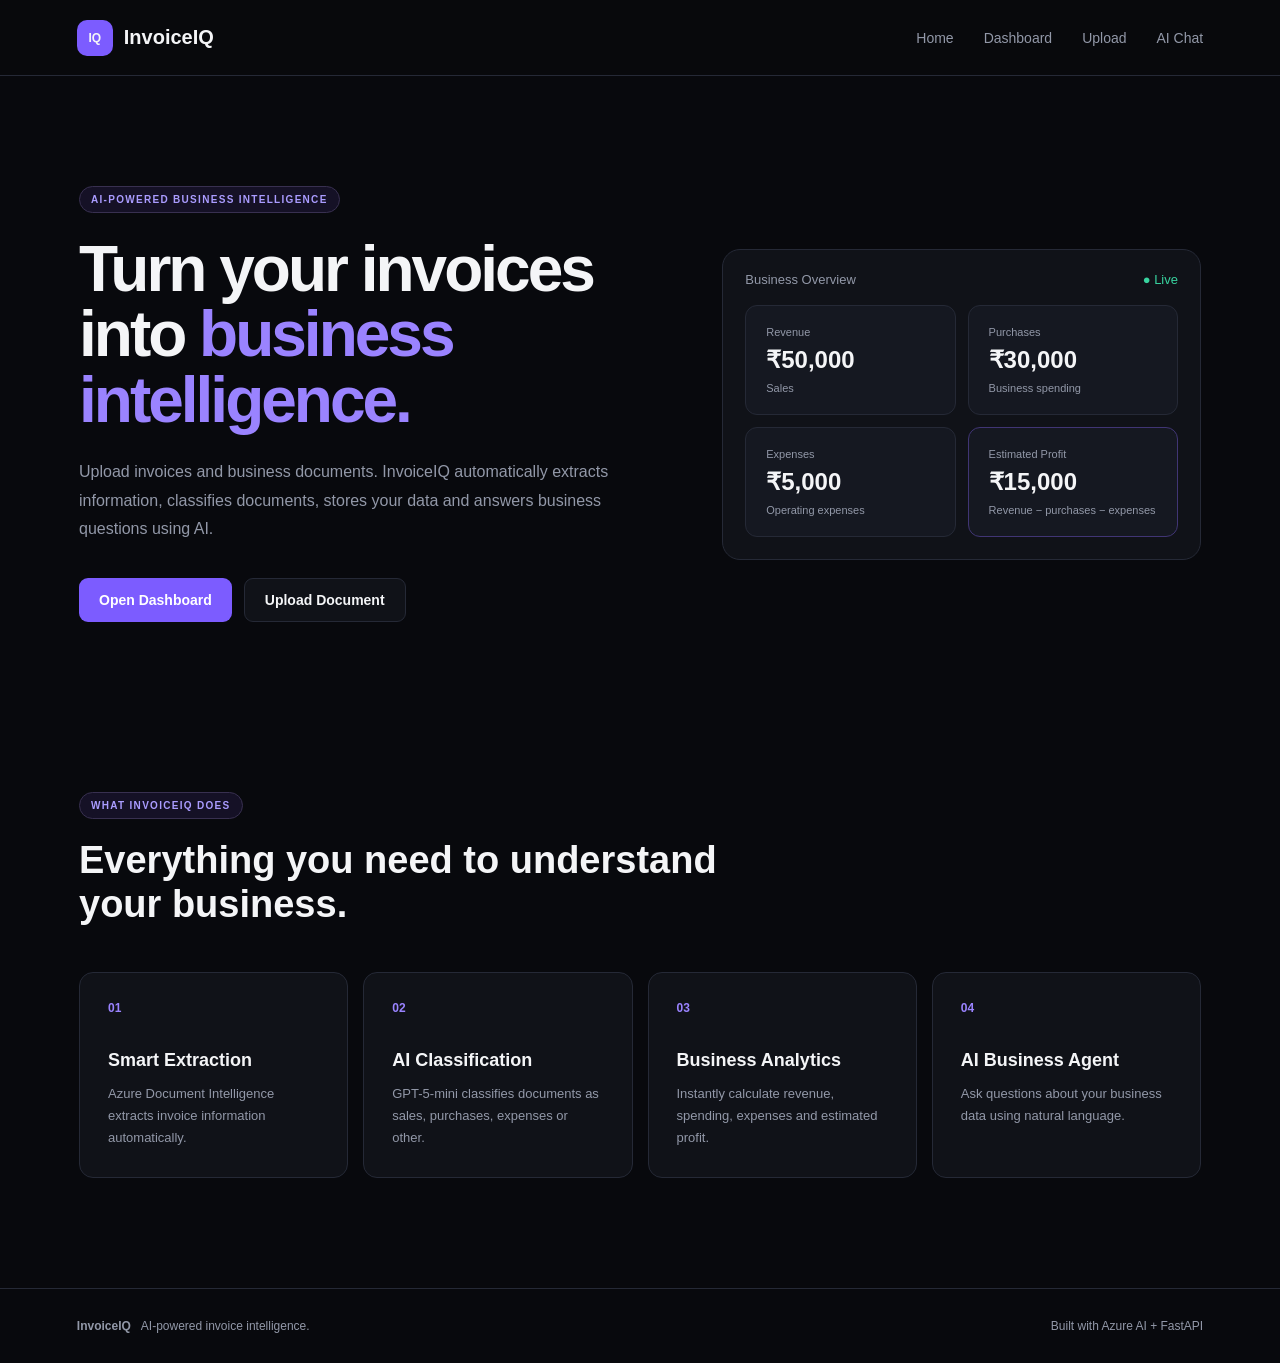
==== frontend/index.html @ ed146787 "Initial commit" ====
<!DOCTYPE html>
<html lang="en">
<head>
    <meta charset="UTF-8">
    <meta name="viewport" content="width=device-width, initial-scale=1.0">

    <title>InvoiceIQ — Business Intelligence</title>

    <link rel="stylesheet" href="css/style.css">
</head>

<body class="landing-page">

    <nav class="navbar">
        <div class="brand">
            <div class="brand-icon">IQ</div>
            <span>InvoiceIQ</span>
        </div>

        <div class="nav-links">
            <a href="index.html">Home</a>
            <a href="dashboard.html">Dashboard</a>
            <a href="upload.html">Upload</a>
            <a href="chat.html">AI Chat</a>
        </div>
    </nav>


    <main class="hero">

        <div class="hero-content">

            <div class="badge">
                AI-POWERED BUSINESS INTELLIGENCE
            </div>

            <h1>
                Turn your invoices into
                <span>business intelligence.</span>
            </h1>

            <p>
                Upload invoices and business documents.
                InvoiceIQ automatically extracts information,
                classifies documents, stores your data and
                answers business questions using AI.
            </p>

            <div class="hero-buttons">
                <a href="dashboard.html" class="btn btn-primary">
                    Open Dashboard
                </a>

                <a href="upload.html" class="btn btn-secondary">
                    Upload Document
                </a>
            </div>

        </div>


        <div class="hero-card">

            <div class="card-header">
                <span>Business Overview</span>
                <span class="status-dot">● Live</span>
            </div>

            <div class="metric-grid">

                <div class="metric-card">
                    <span>Revenue</span>
                    <strong>₹50,000</strong>
                    <small>Sales</small>
                </div>

                <div class="metric-card">
                    <span>Purchases</span>
                    <strong>₹30,000</strong>
                    <small>Business spending</small>
                </div>

                <div class="metric-card">
                    <span>Expenses</span>
                    <strong>₹5,000</strong>
                    <small>Operating expenses</small>
                </div>

                <div class="metric-card highlight">
                    <span>Estimated Profit</span>
                    <strong>₹15,000</strong>
                    <small>Revenue − purchases − expenses</small>
                </div>

            </div>

        </div>

    </main>


    <section class="features">

        <div class="section-heading">
            <span class="badge">WHAT INVOICEIQ DOES</span>
            <h2>Everything you need to understand your business.</h2>
        </div>


        <div class="feature-grid">

            <div class="feature-card">
                <div class="feature-icon">01</div>
                <h3>Smart Extraction</h3>
                <p>
                    Azure Document Intelligence extracts invoice
                    information automatically.
                </p>
            </div>

            <div class="feature-card">
                <div class="feature-icon">02</div>
                <h3>AI Classification</h3>
                <p>
                    GPT-5-mini classifies documents as sales,
                    purchases, expenses or other.
                </p>
            </div>

            <div class="feature-card">
                <div class="feature-icon">03</div>
                <h3>Business Analytics</h3>
                <p>
                    Instantly calculate revenue, spending,
                    expenses and estimated profit.
                </p>
            </div>

            <div class="feature-card">
                <div class="feature-icon">04</div>
                <h3>AI Business Agent</h3>
                <p>
                    Ask questions about your business data
                    using natural language.
                </p>
            </div>

        </div>

    </section>


    <footer>
        <div>
            <strong>InvoiceIQ</strong>
            <span>AI-powered invoice intelligence.</span>
        </div>

        <span>Built with Azure AI + FastAPI</span>
    </footer>

</body>
</html>
---- frontend/css/style.css ----
* {
    margin: 0;
    padding: 0;
    box-sizing: border-box;
}

:root {
    --bg: #08090d;
    --surface: #101218;
    --surface-2: #151821;
    --border: #252936;
    --text: #f4f5f7;
    --muted: #9298a8;
    --accent: #7c5cff;
    --accent-2: #9a83ff;
    --green: #38d39f;
    --red: #ff6b7a;
    --yellow: #f4c95d;
}

html {
    scroll-behavior: smooth;
}

body {
    min-height: 100vh;
    background: var(--bg);
    color: var(--text);
    font-family:
        -apple-system,
        BlinkMacSystemFont,
        "SF Pro Display",
        "Segoe UI",
        sans-serif;
}

a {
    color: inherit;
    text-decoration: none;
}

button,
input {
    font: inherit;
}

button {
    cursor: pointer;
}


/* NAVBAR */

.navbar {
    width: 100%;
    height: 76px;
    padding: 0 6%;
    display: flex;
    align-items: center;
    justify-content: space-between;
    border-bottom: 1px solid var(--border);
    background: rgba(8, 9, 13, 0.92);
}

.brand {
    display: flex;
    align-items: center;
    gap: 11px;
    font-size: 20px;
    font-weight: 700;
}

.brand-icon {
    width: 36px;
    height: 36px;
    border-radius: 10px;
    display: grid;
    place-items: center;
    background: var(--accent);
    font-size: 12px;
    font-weight: 800;
}

.nav-links {
    display: flex;
    align-items: center;
    gap: 30px;
}

.nav-links a {
    color: var(--muted);
    font-size: 14px;
    transition: 0.2s;
}

.nav-links a:hover,
.nav-links a.active {
    color: var(--text);
}


/* BUTTONS */

.btn {
    border: none;
    border-radius: 9px;
    padding: 13px 20px;
    display: inline-flex;
    align-items: center;
    justify-content: center;
    font-weight: 600;
    font-size: 14px;
    transition: 0.2s;
}

.btn-primary {
    background: var(--accent);
    color: white;
}

.btn-primary:hover {
    background: var(--accent-2);
    transform: translateY(-1px);
}

.btn-secondary {
    border: 1px solid var(--border);
    background: var(--surface);
    color: var(--text);
}

.btn-secondary:hover {
    background: var(--surface-2);
}


/* BADGE */

.badge {
    display: inline-block;
    padding: 7px 11px;
    border-radius: 100px;
    border: 1px solid #383050;
    color: #aa9cff;
    background: #151126;
    font-size: 10px;
    letter-spacing: 1.3px;
    font-weight: 700;
}


/* LANDING */

.hero {
    max-width: 1250px;
    margin: auto;
    padding: 110px 5% 90px;
    display: grid;
    grid-template-columns: 1fr 0.85fr;
    gap: 80px;
    align-items: center;
}

.hero h1 {
    margin-top: 24px;
    font-size: clamp(45px, 5vw, 72px);
    line-height: 1.02;
    letter-spacing: -3px;
}

.hero h1 span {
    color: var(--accent-2);
}

.hero p {
    margin-top: 25px;
    max-width: 620px;
    color: var(--muted);
    line-height: 1.8;
    font-size: 16px;
}

.hero-buttons {
    display: flex;
    gap: 12px;
    margin-top: 34px;
}


/* HERO CARD */

.hero-card {
    padding: 22px;
    border: 1px solid var(--border);
    border-radius: 18px;
    background: var(--surface);
}

.card-header {
    display: flex;
    justify-content: space-between;
    margin-bottom: 18px;
    font-size: 13px;
    color: var(--muted);
}

.status-dot {
    color: var(--green);
}

.metric-grid {
    display: grid;
    grid-template-columns: 1fr 1fr;
    gap: 12px;
}

.metric-card {
    padding: 20px;
    border: 1px solid var(--border);
    border-radius: 12px;
    background: var(--surface-2);
}

.metric-card span,
.metric-card small {
    display: block;
    color: var(--muted);
    font-size: 11px;
}

.metric-card strong {
    display: block;
    margin: 8px 0;
    font-size: 24px;
}

.metric-card.highlight {
    border-color: #403574;
}


/* FEATURES */

.features {
    max-width: 1250px;
    margin: auto;
    padding: 80px 5% 110px;
}

.section-heading {
    max-width: 650px;
}

.section-heading h2 {
    margin-top: 20px;
    font-size: 38px;
    line-height: 1.15;
}

.feature-grid {
    margin-top: 45px;
    display: grid;
    grid-template-columns: repeat(4, 1fr);
    gap: 15px;
}

.feature-card {
    padding: 28px;
    border: 1px solid var(--border);
    border-radius: 14px;
    background: var(--surface);
}

.feature-icon {
    color: var(--accent-2);
    font-size: 12px;
    font-weight: 700;
}

.feature-card h3 {
    margin-top: 35px;
    font-size: 18px;
}

.feature-card p {
    margin-top: 12px;
    color: var(--muted);
    font-size: 13px;
    line-height: 1.7;
}


/* FOOTER */

footer {
    padding: 30px 6%;
    border-top: 1px solid var(--border);
    display: flex;
    justify-content: space-between;
    color: var(--muted);
    font-size: 12px;
}

footer div {
    display: flex;
    gap: 10px;
}


/* PAGE */

.dashboard,
.upload-page,
.chat-page {
    max-width: 1250px;
    margin: auto;
    padding: 65px 5% 100px;
}

.page-header {
    display: flex;
    justify-content: space-between;
    align-items: flex-end;
    margin-bottom: 40px;
}

.page-header h1 {
    margin-top: 14px;
    font-size: 42px;
    letter-spacing: -1.5px;
}

.page-header p {
    margin-top: 10px;
    color: var(--muted);
}

.centered {
    display: block;
    text-align: center;
}

.centered p {
    max-width: 600px;
    margin: 10px auto;
}


/* STATS */

.stats-grid {
    display: grid;
    grid-template-columns: repeat(4, 1fr);
    gap: 14px;
}

.stat-card {
    padding: 25px;
    border: 1px solid var(--border);
    border-radius: 14px;
    background: var(--surface);
}

.stat-card span,
.stat-card small {
    display: block;
    color: var(--muted);
    font-size: 12px;
}

.stat-card strong {
    display: block;
    margin: 10px 0;
    font-size: 29px;
}

.stat-card.profit {
    border-color: #315647;
}

.stat-card.profit strong {
    color: var(--green);
}


/* DASHBOARD */

.dashboard-grid {
    margin-top: 18px;
    display: grid;
    grid-template-columns: 1.5fr 0.8fr;
    gap: 18px;
}

.panel {
    border: 1px solid var(--border);
    border-radius: 14px;
    background: var(--surface);
    overflow: hidden;
}

.panel-header {
    padding: 22px;
    border-bottom: 1px solid var(--border);
    display: flex;
    justify-content: space-between;
    align-items: center;
}

.panel-header h2 {
    font-size: 17px;
}

.panel-header p {
    margin-top: 5px;
    color: var(--muted);
    font-size: 12px;
}

.panel-header a {
    color: var(--accent-2);
    font-size: 12px;
}

.empty-state {
    padding: 60px 25px;
    text-align: center;
}

.empty-icon {
    margin: auto;
    width: 45px;
    height: 45px;
    display: grid;
    place-items: center;
    border-radius: 50%;
    background: #17132a;
    color: var(--accent-2);
    font-size: 20px;
}

.empty-state h3 {
    margin-top: 15px;
}

.empty-state p {
    max-width: 350px;
    margin: 10px auto 20px;
    color: var(--muted);
    font-size: 13px;
    line-height: 1.6;
}

.breakdown {
    padding: 12px 22px;
}

.breakdown-row {
    padding: 17px 0;
    display: flex;
    justify-content: space-between;
    border-bottom: 1px solid var(--border);
    font-size: 13px;
}

.breakdown-row:last-child {
    border: none;
}

.breakdown-row span {
    display: flex;
    align-items: center;
    gap: 10px;
}

.dot {
    width: 8px;
    height: 8px;
    border-radius: 50%;
    display: inline-block;
}

.sales {
    background: var(--green);
}

.purchases {
    background: var(--accent);
}

.expenses {
    background: var(--red);
}

.other {
    background: var(--yellow);
}


/* DOCUMENT ROW */

.document-row {
    padding: 17px 22px;
    display: flex;
    justify-content: space-between;
    border-bottom: 1px solid var(--border);
}

.document-row:last-child {
    border-bottom: none;
}

.document-main strong {
    display: block;
    font-size: 13px;
}

.document-main span {
    display: block;
    margin-top: 5px;
    color: var(--muted);
    font-size: 11px;
}

.document-type {
    text-align: right;
}

.document-type strong {
    display: block;
    font-size: 12px;
}

.document-type span {
    display: block;
    margin-top: 5px;
    color: var(--muted);
    font-size: 11px;
}


/* QUICK ACTIONS */

.quick-actions {
    margin-top: 45px;
}

.quick-actions h2 {
    font-size: 20px;
}

.action-grid {
    margin-top: 18px;
    display: grid;
    grid-template-columns: repeat(3, 1fr);
    gap: 15px;
}

.action-card {
    padding: 25px;
    border: 1px solid var(--border);
    border-radius: 14px;
    background: var(--surface);
    transition: 0.2s;
}

.action-card:hover {
    border-color: #453b70;
    transform: translateY(-2px);
}

.action-number {
    color: var(--accent-2);
    font-size: 11px;
    font-weight: 700;
}

.action-card h3 {
    margin-top: 25px;
}

.action-card p {
    margin-top: 8px;
    color: var(--muted);
    font-size: 13px;
}


/* UPLOAD */

.upload-container {
    max-width: 750px;
    margin: 45px auto 80px;
}

.drop-zone {
    padding: 70px 30px;
    text-align: center;
    border: 1px dashed #414553;
    border-radius: 18px;
    background: var(--surface);
    transition: 0.2s;
}

.drop-zone.dragover {
    border-color: var(--accent);
    background: #11101b;
}

.upload-icon {
    width: 55px;
    height: 55px;
    margin: auto;
    display: grid;
    place-items: center;
    border-radius: 50%;
    background: #17132a;
    color: var(--accent-2);
    font-size: 25px;
}

.drop-zone h2 {
    margin-top: 20px;
}

.drop-zone p {
    margin: 8px 0 20px;
    color: var(--muted);
    font-size: 13px;
}

.choose-btn {
    cursor: pointer;
}

.file-info {
    display: block;
    margin-top: 15px;
    color: var(--muted);
    font-size: 11px;
}

.selected-file {
    margin-top: 15px;
    padding: 17px 20px;
    border: 1px solid var(--border);
    border-radius: 10px;
    background: var(--surface);
    display: flex;
    justify-content: space-between;
}

.selected-file strong,
.selected-file span {
    display: block;
}

.selected-file span {
    margin-top: 5px;
    color: var(--muted);
    font-size: 11px;
}

.remove-file {
    width: 30px;
    height: 30px;
    border: none;
    background: transparent;
    color: var(--muted);
    font-size: 22px;
}

.process-btn {
    width: 100%;
    margin-top: 15px;
}

.process-btn:disabled {
    opacity: 0.35;
    cursor: not-allowed;
}

.processing {
    margin-top: 20px;
    padding: 35px;
    text-align: center;
    border: 1px solid var(--border);
    border-radius: 12px;
    background: var(--surface);
}

.loader {
    width: 28px;
    height: 28px;
    margin: 0 auto 15px;
    border: 3px solid #292d38;
    border-top-color: var(--accent);
    border-radius: 50%;
    animation: spin 0.8s linear infinite;
}

@keyframes spin {
    to {
        transform: rotate(360deg);
    }
}

.processing p {
    margin-top: 8px;
    color: var(--muted);
    font-size: 12px;
}

.upload-result {
    margin-top: 20px;
    padding: 22px;
    border: 1px solid #315647;
    border-radius: 12px;
    background: #0e1915;
}

.process-info {
    max-width: 1000px;
    margin: auto;
}

.process-info h2 {
    text-align: center;
    font-size: 24px;
}

.process-steps {
    margin-top: 25px;
    display: grid;
    grid-template-columns: repeat(4, 1fr);
    gap: 14px;
}

.process-steps > div {
    padding: 20px;
    border: 1px solid var(--border);
    border-radius: 12px;
    background: var(--surface);
}

.process-steps span {
    color: var(--accent-2);
    font-size: 11px;
    font-weight: 700;
}

.process-steps h3 {
    margin-top: 18px;
    font-size: 15px;
}

.process-steps p {
    margin-top: 8px;
    color: var(--muted);
    font-size: 12px;
    line-height: 1.6;
}


/* CHAT */

.chat-container {
    max-width: 850px;
    height: 650px;
    margin: 40px auto;
    border: 1px solid var(--border);
    border-radius: 16px;
    background: var(--surface);
    display: flex;
    flex-direction: column;
    overflow: hidden;
}

.chat-header {
    padding: 18px 22px;
    border-bottom: 1px solid var(--border);
    display: flex;
    align-items: center;
    gap: 12px;
}

.ai-avatar {
    width: 38px;
    height: 38px;
    border-radius: 10px;
    display: grid;
    place-items: center;
    background: var(--accent);
    font-size: 11px;
    font-weight: 700;
}

.chat-header strong,
.chat-header span {
    display: block;
}

.chat-header span {
    margin-top: 3px;
    color: var(--muted);
    font-size: 10px;
}

.ai-status {
    margin-left: auto;
    color: var(--green);
    font-size: 11px;
}

.messages {
    flex: 1;
    padding: 25px;
    overflow-y: auto;
}

.message {
    display: flex;
    gap: 12px;
    margin-bottom: 25px;
}

.message-avatar {
    flex-shrink: 0;
    width: 30px;
    height: 30px;
    display: grid;
    place-items: center;
    border-radius: 8px;
    background: var(--accent);
    font-size: 9px;
    font-weight: 700;
}

.message-content {
    max-width: 650px;
}

.message-label {
    color: var(--muted);
    font-size: 10px;
}

.message-content p {
    margin-top: 7px;
    padding: 13px 15px;
    border: 1px solid var(--border);
    border-radius: 10px;
    background: var(--surface-2);
    font-size: 13px;
    line-height: 1.6;
}

.message.user {
    justify-content: flex-end;
}

.message.user .message-content p {
    background: #1c1730;
    border-color: #37305b;
}

.suggestions {
    padding: 0 20px 15px;
    display: flex;
    gap: 8px;
    overflow-x: auto;
}

.suggestions button {
    white-space: nowrap;
    padding: 8px 12px;
    border: 1px solid var(--border);
    border-radius: 100px;
    background: transparent;
    color: var(--muted);
    font-size: 11px;
}

.suggestions button:hover {
    color: var(--text);
    border-color: #454b5b;
}

.chat-input {
    padding: 15px;
    border-top: 1px solid var(--border);
    display: flex;
    gap: 10px;
}

.chat-input input {
    flex: 1;
    padding: 13px 15px;
    border: 1px solid var(--border);
    border-radius: 9px;
    outline: none;
    background: var(--surface-2);
    color: var(--text);
}

.chat-input input:focus {
    border-color: #504577;
}

.chat-input button {
    width: 46px;
    border: none;
    border-radius: 9px;
    background: var(--accent);
    color: white;
    font-size: 20px;
}


/* RESPONSIVE */

@media (max-width: 900px) {

    .hero {
        grid-template-columns: 1fr;
        gap: 45px;
    }

    .feature-grid {
        grid-template-columns: 1fr 1fr;
    }

    .stats-grid {
        grid-template-columns: 1fr 1fr;
    }

    .dashboard-grid {
        grid-template-columns: 1fr;
    }

    .process-steps {
        grid-template-columns: 1fr 1fr;
    }

}

@media (max-width: 650px) {

    .navbar {
        height: auto;
        padding: 18px 5%;
        flex-direction: column;
        gap: 18px;
    }

    .nav-links {
        gap: 15px;
        flex-wrap: wrap;
        justify-content: center;
    }

    .hero {
        padding-top: 65px;
    }

    .hero h1 {
        font-size: 42px;
        letter-spacing: -2px;
    }

    .hero-buttons {
        flex-direction: column;
    }

    .metric-grid,
    .feature-grid,
    .stats-grid,
    .action-grid,
    .process-steps {
        grid-template-columns: 1fr;
    }

    .page-header {
        display: block;
    }

    .page-header .btn {
        margin-top: 20px;
    }

    footer {
        flex-direction: column;
        gap: 10px;
    }

}
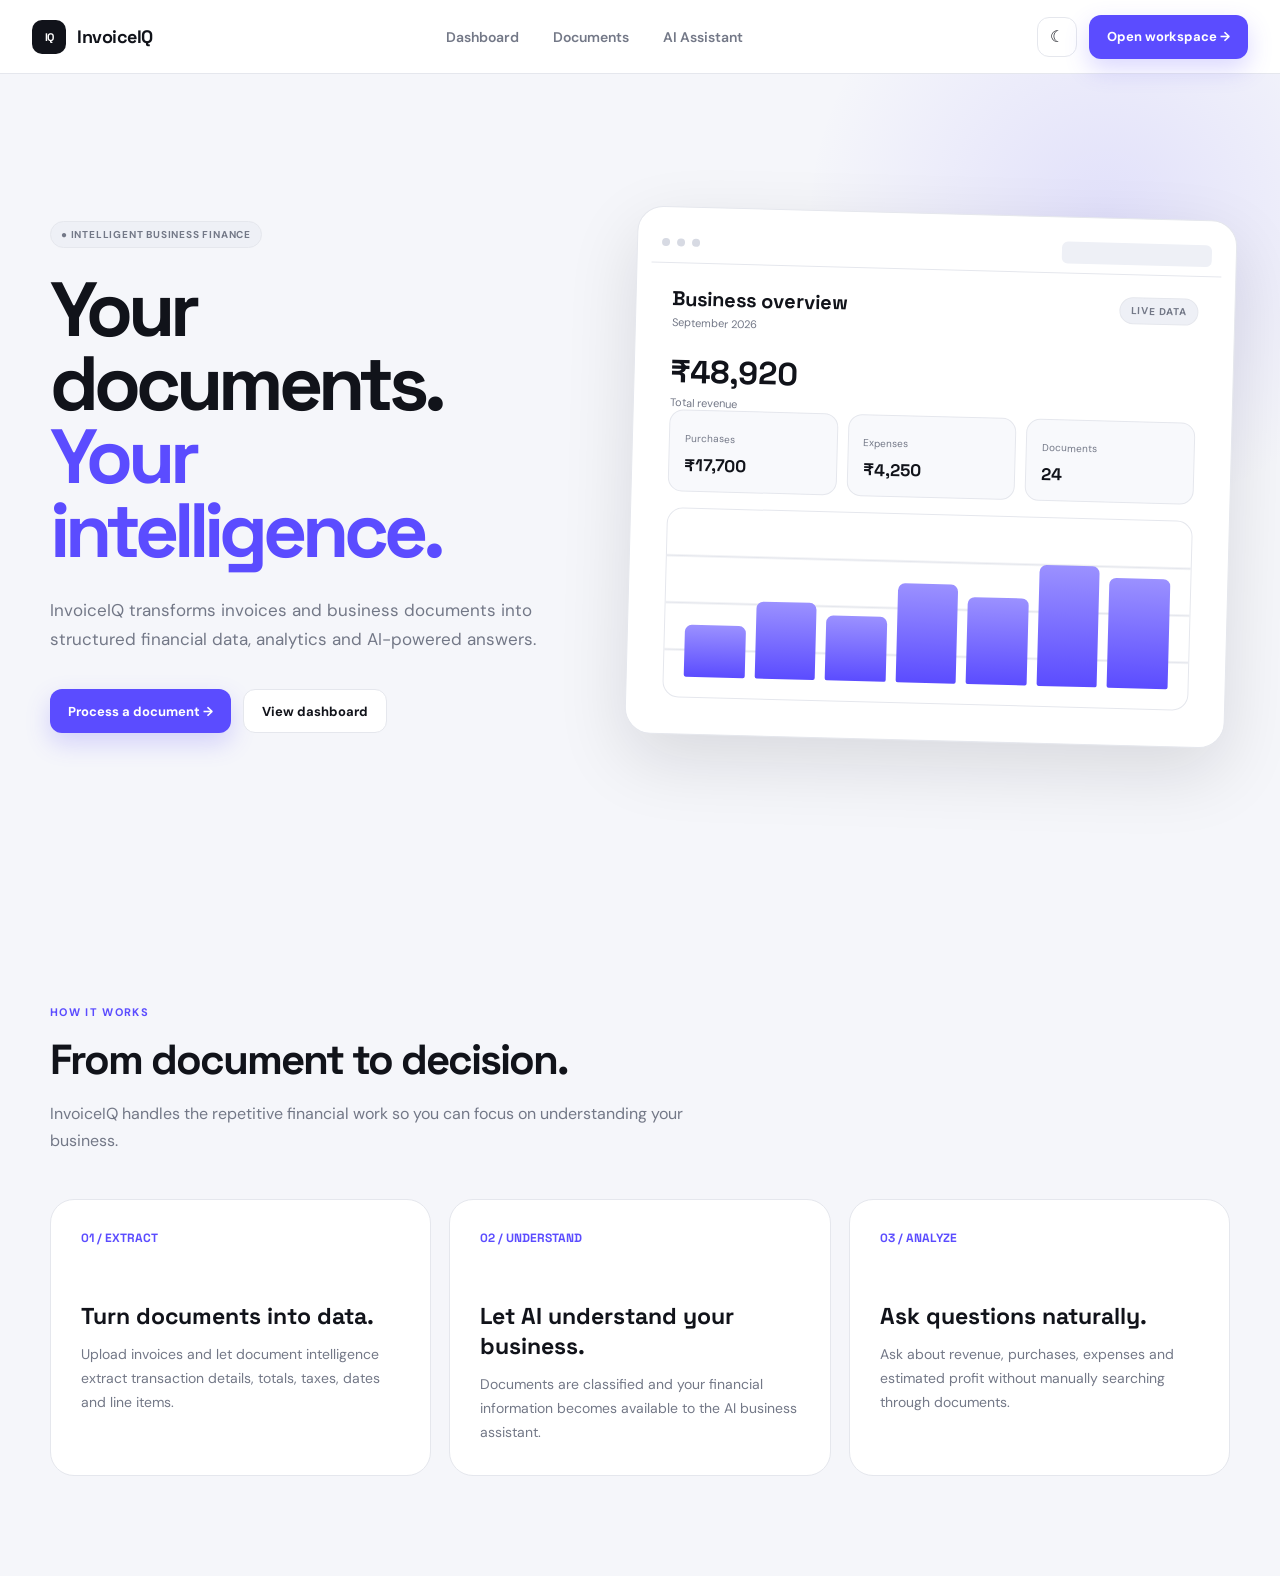
==== commit d56efe03: "Redesign frontend UI and improve navigation" ====
--- a/frontend/index.html
+++ b/frontend/index.html
@@ -4,161 +4,251 @@
     <meta charset="UTF-8">
     <meta name="viewport" content="width=device-width, initial-scale=1.0">
 
-    <title>InvoiceIQ — Business Intelligence</title>
-
-    <link rel="stylesheet" href="css/style.css">
+    <title>InvoiceIQ — Intelligent Business Finance</title>
+
+    <link rel="stylesheet" href="css/style.css?v=10">
+    <script src="js/theme.js"></script>
 </head>
 
-<body class="landing-page">
-
-    <nav class="navbar">
-        <div class="brand">
-            <div class="brand-icon">IQ</div>
-            <span>InvoiceIQ</span>
-        </div>
-
-        <div class="nav-links">
-            <a href="index.html">Home</a>
-            <a href="dashboard.html">Dashboard</a>
-            <a href="upload.html">Upload</a>
-            <a href="chat.html">AI Chat</a>
-        </div>
-    </nav>
-
-
-    <main class="hero">
-
-        <div class="hero-content">
-
-            <div class="badge">
-                AI-POWERED BUSINESS INTELLIGENCE
-            </div>
+<body>
+
+<nav class="navbar">
+
+    <a href="index.html" class="brand">
+        <span class="brand-mark">IQ</span>
+        InvoiceIQ
+    </a>
+
+    <div class="nav-links">
+        <a href="dashboard.html">Dashboard</a>
+        <a href="upload.html">Documents</a>
+        <a href="chat.html">AI Assistant</a>
+    </div>
+
+    <div class="nav-actions">
+        <button class="theme-toggle" data-theme-toggle>☾</button>
+
+        <a href="dashboard.html" class="btn btn-primary">
+            Open workspace →
+        </a>
+    </div>
+
+</nav>
+
+
+<main>
+
+<section class="hero">
+
+    <div class="container hero-grid">
+
+        <div class="hero-copy">
+
+            <span class="badge">
+                ● INTELLIGENT BUSINESS FINANCE
+            </span>
 
             <h1>
-                Turn your invoices into
-                <span>business intelligence.</span>
+                Your documents.
+                <span>Your intelligence.</span>
             </h1>
 
+            <p class="hero-description">
+                InvoiceIQ transforms invoices and business documents
+                into structured financial data, analytics and
+                AI-powered answers.
+            </p>
+
+            <div class="hero-actions">
+
+                <a href="upload.html" class="btn btn-primary">
+                    Process a document →
+                </a>
+
+                <a href="dashboard.html" class="btn btn-secondary">
+                    View dashboard
+                </a>
+
+            </div>
+
+        </div>
+
+
+        <div class="hero-dashboard">
+
+            <div class="hero-dashboard-window">
+
+                <div class="window-top">
+
+                    <span class="window-dot"></span>
+                    <span class="window-dot"></span>
+                    <span class="window-dot"></span>
+
+                    <div class="window-address"></div>
+
+                </div>
+
+
+                <div class="mock-body">
+
+                    <div class="mock-top">
+
+                        <div>
+
+                            <div class="mock-title">
+                                Business overview
+                            </div>
+
+                            <div class="mock-subtitle">
+                                September 2026
+                            </div>
+
+                        </div>
+
+                        <span class="badge">
+                            LIVE DATA
+                        </span>
+
+                    </div>
+
+
+                    <div class="mock-number">
+                        ₹48,920
+                    </div>
+
+                    <div class="mock-subtitle">
+                        Total revenue
+                    </div>
+
+
+                    <div class="mock-grid">
+
+                        <div class="mock-card">
+                            <span>Purchases</span>
+                            <strong>₹17,700</strong>
+                        </div>
+
+                        <div class="mock-card">
+                            <span>Expenses</span>
+                            <strong>₹4,250</strong>
+                        </div>
+
+                        <div class="mock-card">
+                            <span>Documents</span>
+                            <strong>24</strong>
+                        </div>
+
+                    </div>
+
+
+                    <div class="mock-chart">
+
+                        <div class="mock-bar" style="height:35%"></div>
+                        <div class="mock-bar" style="height:52%"></div>
+                        <div class="mock-bar" style="height:44%"></div>
+                        <div class="mock-bar" style="height:67%"></div>
+                        <div class="mock-bar" style="height:59%"></div>
+                        <div class="mock-bar" style="height:82%"></div>
+                        <div class="mock-bar" style="height:74%"></div>
+
+                    </div>
+
+                </div>
+
+            </div>
+
+        </div>
+
+    </div>
+
+</section>
+
+
+<section class="features">
+
+    <div class="container">
+
+        <div class="section-heading">
+
+            <span>HOW IT WORKS</span>
+
+            <h2>
+                From document to decision.
+            </h2>
+
             <p>
-                Upload invoices and business documents.
-                InvoiceIQ automatically extracts information,
-                classifies documents, stores your data and
-                answers business questions using AI.
+                InvoiceIQ handles the repetitive financial work
+                so you can focus on understanding your business.
             </p>
 
-            <div class="hero-buttons">
-                <a href="dashboard.html" class="btn btn-primary">
-                    Open Dashboard
-                </a>
-
-                <a href="upload.html" class="btn btn-secondary">
-                    Upload Document
-                </a>
-            </div>
-
-        </div>
-
-
-        <div class="hero-card">
-
-            <div class="card-header">
-                <span>Business Overview</span>
-                <span class="status-dot">● Live</span>
-            </div>
-
-            <div class="metric-grid">
-
-                <div class="metric-card">
-                    <span>Revenue</span>
-                    <strong>₹50,000</strong>
-                    <small>Sales</small>
-                </div>
-
-                <div class="metric-card">
-                    <span>Purchases</span>
-                    <strong>₹30,000</strong>
-                    <small>Business spending</small>
-                </div>
-
-                <div class="metric-card">
-                    <span>Expenses</span>
-                    <strong>₹5,000</strong>
-                    <small>Operating expenses</small>
-                </div>
-
-                <div class="metric-card highlight">
-                    <span>Estimated Profit</span>
-                    <strong>₹15,000</strong>
-                    <small>Revenue − purchases − expenses</small>
-                </div>
-
-            </div>
-
-        </div>
-
-    </main>
-
-
-    <section class="features">
-
-        <div class="section-heading">
-            <span class="badge">WHAT INVOICEIQ DOES</span>
-            <h2>Everything you need to understand your business.</h2>
         </div>
 
 
         <div class="feature-grid">
 
             <div class="feature-card">
-                <div class="feature-icon">01</div>
-                <h3>Smart Extraction</h3>
+
+                <div class="feature-number">
+                    01 / EXTRACT
+                </div>
+
+                <h3>
+                    Turn documents into data.
+                </h3>
+
                 <p>
-                    Azure Document Intelligence extracts invoice
-                    information automatically.
+                    Upload invoices and let document intelligence
+                    extract transaction details, totals, taxes,
+                    dates and line items.
                 </p>
-            </div>
+
+            </div>
+
 
             <div class="feature-card">
-                <div class="feature-icon">02</div>
-                <h3>AI Classification</h3>
+
+                <div class="feature-number">
+                    02 / UNDERSTAND
+                </div>
+
+                <h3>
+                    Let AI understand your business.
+                </h3>
+
                 <p>
-                    GPT-5-mini classifies documents as sales,
-                    purchases, expenses or other.
+                    Documents are classified and your financial
+                    information becomes available to the AI
+                    business assistant.
                 </p>
-            </div>
+
+            </div>
+
 
             <div class="feature-card">
-                <div class="feature-icon">03</div>
-                <h3>Business Analytics</h3>
+
+                <div class="feature-number">
+                    03 / ANALYZE
+                </div>
+
+                <h3>
+                    Ask questions naturally.
+                </h3>
+
                 <p>
-                    Instantly calculate revenue, spending,
-                    expenses and estimated profit.
+                    Ask about revenue, purchases, expenses and
+                    estimated profit without manually searching
+                    through documents.
                 </p>
-            </div>
-
-            <div class="feature-card">
-                <div class="feature-icon">04</div>
-                <h3>AI Business Agent</h3>
-                <p>
-                    Ask questions about your business data
-                    using natural language.
-                </p>
-            </div>
-
-        </div>
-
-    </section>
-
-
-    <footer>
-        <div>
-            <strong>InvoiceIQ</strong>
-            <span>AI-powered invoice intelligence.</span>
-        </div>
-
-        <span>Built with Azure AI + FastAPI</span>
-    </footer>
+
+            </div>
+
+        </div>
+
+    </div>
+
+</section>
+
+</main>
 
 </body>
-</html>
-
+</html>
--- a/frontend/css/style.css
+++ b/frontend/css/style.css
@@ -1,21 +1,77 @@
+@import url('https://fonts.googleapis.com/css2?family=DM+Sans:wght@400;500;600;700&family=Space+Grotesk:wght@500;600;700&display=swap');
+
+:root {
+    --bg: #f5f6fa;
+    --surface: #ffffff;
+    --surface-2: #f8f9fc;
+    --surface-3: #eef0f6;
+
+    --text: #11131a;
+    --muted: #737887;
+    --muted-2: #9aa0ae;
+
+    --border: #e5e7ed;
+    --border-strong: #d7dae3;
+
+    --primary: #5b4cff;
+    --primary-dark: #4939e8;
+    --primary-soft: #eeecff;
+
+    --green: #16a673;
+    --green-soft: #e5f7f0;
+
+    --orange: #ef8b32;
+    --orange-soft: #fff1e3;
+
+    --red: #df4b61;
+    --red-soft: #ffebef;
+
+    --shadow-sm: 0 2px 8px rgba(17, 19, 26, 0.04);
+    --shadow-md: 0 10px 35px rgba(17, 19, 26, 0.08);
+    --shadow-lg: 0 25px 70px rgba(17, 19, 26, 0.12);
+
+    --radius-sm: 10px;
+    --radius-md: 16px;
+    --radius-lg: 24px;
+
+    --sidebar: 248px;
+}
+
+html[data-theme="dark"] {
+    --bg: #08090d;
+    --surface: #101218;
+    --surface-2: #14161d;
+    --surface-3: #1a1d25;
+
+    --text: #f4f5f8;
+    --muted: #8d93a2;
+    --muted-2: #666c7b;
+
+    --border: #222631;
+    --border-strong: #2d3240;
+
+    --primary: #786cff;
+    --primary-dark: #685bff;
+    --primary-soft: #1d1a3b;
+
+    --green: #35c995;
+    --green-soft: #102c23;
+
+    --orange: #ff9f4b;
+    --orange-soft: #302115;
+
+    --red: #f06a7e;
+    --red-soft: #32171e;
+
+    --shadow-sm: 0 2px 10px rgba(0, 0, 0, 0.18);
+    --shadow-md: 0 15px 45px rgba(0, 0, 0, 0.24);
+    --shadow-lg: 0 30px 80px rgba(0, 0, 0, 0.35);
+}
+
 * {
+    box-sizing: border-box;
     margin: 0;
     padding: 0;
-    box-sizing: border-box;
-}
-
-:root {
-    --bg: #08090d;
-    --surface: #101218;
-    --surface-2: #151821;
-    --border: #252936;
-    --text: #f4f5f7;
-    --muted: #9298a8;
-    --accent: #7c5cff;
-    --accent-2: #9a83ff;
-    --green: #38d39f;
-    --red: #ff6b7a;
-    --yellow: #f4c95d;
 }
 
 html {
@@ -26,12 +82,10 @@
     min-height: 100vh;
     background: var(--bg);
     color: var(--text);
-    font-family:
-        -apple-system,
-        BlinkMacSystemFont,
-        "SF Pro Display",
-        "Segoe UI",
-        sans-serif;
+    font-family: "DM Sans", sans-serif;
+    transition:
+        background 0.25s ease,
+        color 0.25s ease;
 }
 
 a {
@@ -45,952 +99,1366 @@
 }
 
 button {
+    border: 0;
     cursor: pointer;
 }
 
-
-/* NAVBAR */
+.container {
+    width: min(1180px, calc(100% - 48px));
+    margin: auto;
+}
+
+/* =========================================================
+   GLOBAL NAV
+========================================================= */
 
 .navbar {
-    width: 100%;
-    height: 76px;
-    padding: 0 6%;
+    height: 74px;
+    padding: 0 32px;
     display: flex;
     align-items: center;
     justify-content: space-between;
+
+    background: color-mix(in srgb, var(--surface) 92%, transparent);
     border-bottom: 1px solid var(--border);
-    background: rgba(8, 9, 13, 0.92);
+
+    position: sticky;
+    top: 0;
+    z-index: 100;
+
+    backdrop-filter: blur(20px);
 }
 
 .brand {
     display: flex;
     align-items: center;
     gap: 11px;
-    font-size: 20px;
-    font-weight: 700;
-}
-
-.brand-icon {
-    width: 36px;
-    height: 36px;
+
+    font-family: "Space Grotesk", sans-serif;
+    font-size: 18px;
+    font-weight: 700;
+    letter-spacing: -0.5px;
+}
+
+.brand-mark {
+    width: 34px;
+    height: 34px;
     border-radius: 10px;
+
     display: grid;
     place-items: center;
-    background: var(--accent);
-    font-size: 12px;
-    font-weight: 800;
+
+    background: var(--text);
+    color: var(--surface);
+
+    font-size: 11px;
+    font-weight: 700;
 }
 
 .nav-links {
     display: flex;
     align-items: center;
-    gap: 30px;
+    gap: 34px;
 }
 
 .nav-links a {
     color: var(--muted);
     font-size: 14px;
-    transition: 0.2s;
-}
-
-.nav-links a:hover,
-.nav-links a.active {
+    font-weight: 600;
+    transition: color 0.2s ease;
+}
+
+.nav-links a:hover {
     color: var(--text);
 }
 
-
-/* BUTTONS */
-
-.btn {
-    border: none;
-    border-radius: 9px;
-    padding: 13px 20px;
-    display: inline-flex;
-    align-items: center;
-    justify-content: center;
-    font-weight: 600;
-    font-size: 14px;
-    transition: 0.2s;
-}
-
-.btn-primary {
-    background: var(--accent);
-    color: white;
-}
-
-.btn-primary:hover {
-    background: var(--accent-2);
-    transform: translateY(-1px);
-}
-
-.btn-secondary {
-    border: 1px solid var(--border);
+.nav-actions {
+    display: flex;
+    align-items: center;
+    gap: 12px;
+}
+
+.theme-toggle {
+    width: 40px;
+    height: 40px;
+
+    display: grid;
+    place-items: center;
+
+    border-radius: 12px;
+    border: 1px solid var(--border);
+
     background: var(--surface);
     color: var(--text);
+
+    font-size: 16px;
+
+    transition:
+        transform 0.2s ease,
+        background 0.2s ease;
+}
+
+.theme-toggle:hover {
+    transform: translateY(-2px);
+    background: var(--surface-3);
+}
+
+/* =========================================================
+   BUTTONS
+========================================================= */
+
+.btn {
+    min-height: 44px;
+    padding: 0 18px;
+
+    display: inline-flex;
+    align-items: center;
+    justify-content: center;
+    gap: 8px;
+
+    border-radius: 12px;
+
+    font-size: 13px;
+    font-weight: 700;
+
+    transition:
+        transform 0.2s ease,
+        box-shadow 0.2s ease,
+        background 0.2s ease;
+}
+
+.btn:hover {
+    transform: translateY(-2px);
+}
+
+.btn-primary {
+    background: var(--primary);
+    color: white;
+    box-shadow: 0 10px 25px rgba(91, 76, 255, 0.22);
+}
+
+.btn-primary:hover {
+    background: var(--primary-dark);
+}
+
+.btn-secondary {
+    background: var(--surface);
+    border: 1px solid var(--border);
+    color: var(--text);
 }
 
 .btn-secondary:hover {
+    box-shadow: var(--shadow-sm);
+}
+
+/* =========================================================
+   BADGES
+========================================================= */
+
+.badge {
+    display: inline-flex;
+    align-items: center;
+    gap: 6px;
+
+    padding: 6px 10px;
+
+    border-radius: 999px;
+
+    background: var(--surface-3);
+    border: 1px solid var(--border);
+
+    color: var(--muted);
+
+    font-size: 10px;
+    font-weight: 700;
+    letter-spacing: 0.08em;
+    text-transform: uppercase;
+}
+
+/* =========================================================
+   LANDING PAGE
+========================================================= */
+
+.hero {
+    min-height: calc(100vh - 74px);
+    display: flex;
+    align-items: center;
+
+    position: relative;
+    overflow: hidden;
+
+    padding: 90px 0 110px;
+}
+
+.hero::before {
+    content: "";
+    position: absolute;
+
+    width: 650px;
+    height: 650px;
+
+    top: -180px;
+    right: -150px;
+
+    background: radial-gradient(
+        circle,
+        rgba(91, 76, 255, 0.13),
+        transparent 65%
+    );
+
+    pointer-events: none;
+}
+
+.hero-grid {
+    display: grid;
+    grid-template-columns: 0.9fr 1.1fr;
+    align-items: center;
+    gap: 90px;
+}
+
+.hero-copy {
+    position: relative;
+    z-index: 2;
+}
+
+.hero-copy .badge {
+    margin-bottom: 25px;
+}
+
+.hero h1 {
+    max-width: 720px;
+
+    font-family: "Space Grotesk", sans-serif;
+    font-size: clamp(52px, 6vw, 86px);
+    line-height: 0.96;
+    letter-spacing: -5px;
+
+    margin-bottom: 28px;
+}
+
+.hero h1 span {
+    color: var(--primary);
+}
+
+.hero-description {
+    max-width: 580px;
+
+    color: var(--muted);
+
+    font-size: 17px;
+    line-height: 1.75;
+
+    margin-bottom: 34px;
+}
+
+.hero-actions {
+    display: flex;
+    gap: 12px;
+    flex-wrap: wrap;
+}
+
+/* HERO DASHBOARD MOCKUP */
+
+.hero-dashboard {
+    position: relative;
+}
+
+.hero-dashboard-window {
+    padding: 14px;
+
+    border-radius: 26px;
+
+    background: var(--surface);
+    border: 1px solid var(--border);
+
+    box-shadow: var(--shadow-lg);
+
+    transform: rotate(1.5deg);
+}
+
+.window-top {
+    height: 42px;
+
+    display: flex;
+    align-items: center;
+    gap: 7px;
+
+    padding: 0 10px;
+
+    border-bottom: 1px solid var(--border);
+}
+
+.window-dot {
+    width: 8px;
+    height: 8px;
+    border-radius: 50%;
+    background: var(--border-strong);
+}
+
+.window-address {
+    margin-left: auto;
+
+    width: 150px;
+    height: 22px;
+
+    border-radius: 6px;
+
+    background: var(--surface-3);
+}
+
+.mock-body {
+    padding: 22px;
+}
+
+.mock-top {
+    display: flex;
+    justify-content: space-between;
+    align-items: flex-start;
+
+    margin-bottom: 22px;
+}
+
+.mock-title {
+    font-family: "Space Grotesk", sans-serif;
+    font-size: 20px;
+    font-weight: 700;
+}
+
+.mock-subtitle {
+    margin-top: 4px;
+    color: var(--muted);
+    font-size: 11px;
+}
+
+.mock-number {
+    margin-top: 7px;
+
+    font-family: "Space Grotesk", sans-serif;
+    font-size: 32px;
+    font-weight: 700;
+}
+
+.mock-grid {
+    display: grid;
+    grid-template-columns: repeat(3, 1fr);
+    gap: 10px;
+
+    margin-bottom: 16px;
+}
+
+.mock-card {
+    padding: 15px;
+
     background: var(--surface-2);
-}
-
-
-/* BADGE */
-
-.badge {
-    display: inline-block;
-    padding: 7px 11px;
-    border-radius: 100px;
-    border: 1px solid #383050;
-    color: #aa9cff;
-    background: #151126;
+    border: 1px solid var(--border);
+    border-radius: 14px;
+}
+
+.mock-card span {
+    color: var(--muted);
     font-size: 10px;
-    letter-spacing: 1.3px;
-    font-weight: 700;
-}
-
-
-/* LANDING */
-
-.hero {
-    max-width: 1250px;
-    margin: auto;
-    padding: 110px 5% 90px;
-    display: grid;
-    grid-template-columns: 1fr 0.85fr;
-    gap: 80px;
-    align-items: center;
-}
-
-.hero h1 {
-    margin-top: 24px;
-    font-size: clamp(45px, 5vw, 72px);
-    line-height: 1.02;
-    letter-spacing: -3px;
-}
-
-.hero h1 span {
-    color: var(--accent-2);
-}
-
-.hero p {
-    margin-top: 25px;
-    max-width: 620px;
-    color: var(--muted);
-    line-height: 1.8;
-    font-size: 16px;
-}
-
-.hero-buttons {
-    display: flex;
-    gap: 12px;
-    margin-top: 34px;
-}
-
-
-/* HERO CARD */
-
-.hero-card {
-    padding: 22px;
-    border: 1px solid var(--border);
-    border-radius: 18px;
-    background: var(--surface);
-}
-
-.card-header {
-    display: flex;
-    justify-content: space-between;
-    margin-bottom: 18px;
-    font-size: 13px;
-    color: var(--muted);
-}
-
-.status-dot {
-    color: var(--green);
-}
-
-.metric-grid {
-    display: grid;
-    grid-template-columns: 1fr 1fr;
-    gap: 12px;
-}
-
-.metric-card {
+}
+
+.mock-card strong {
+    display: block;
+    margin-top: 7px;
+
+    font-family: "Space Grotesk", sans-serif;
+    font-size: 17px;
+}
+
+.mock-chart {
+    height: 190px;
+
+    border-radius: 16px;
+    border: 1px solid var(--border);
+
     padding: 20px;
-    border: 1px solid var(--border);
-    border-radius: 12px;
-    background: var(--surface-2);
-}
-
-.metric-card span,
-.metric-card small {
-    display: block;
-    color: var(--muted);
-    font-size: 11px;
-}
-
-.metric-card strong {
-    display: block;
-    margin: 8px 0;
-    font-size: 24px;
-}
-
-.metric-card.highlight {
-    border-color: #403574;
-}
-
+
+    display: flex;
+    align-items: flex-end;
+    gap: 10px;
+
+    background:
+        linear-gradient(
+            to bottom,
+            transparent 24%,
+            var(--border) 25%,
+            transparent 26%,
+            transparent 49%,
+            var(--border) 50%,
+            transparent 51%,
+            transparent 74%,
+            var(--border) 75%,
+            transparent 76%
+        );
+}
+
+.mock-bar {
+    flex: 1;
+
+    border-radius: 7px 7px 2px 2px;
+
+    background: linear-gradient(
+        to top,
+        var(--primary),
+        #9b91ff
+    );
+}
 
 /* FEATURES */
 
 .features {
-    max-width: 1250px;
-    margin: auto;
-    padding: 80px 5% 110px;
+    padding: 100px 0;
 }
 
 .section-heading {
     max-width: 650px;
+    margin-bottom: 45px;
+}
+
+.section-heading span {
+    color: var(--primary);
+    font-size: 11px;
+    font-weight: 700;
+    letter-spacing: 0.12em;
+    text-transform: uppercase;
 }
 
 .section-heading h2 {
-    margin-top: 20px;
-    font-size: 38px;
-    line-height: 1.15;
+    margin-top: 12px;
+
+    font-family: "Space Grotesk", sans-serif;
+    font-size: 42px;
+    letter-spacing: -2px;
+}
+
+.section-heading p {
+    margin-top: 14px;
+    color: var(--muted);
+    line-height: 1.7;
 }
 
 .feature-grid {
-    margin-top: 45px;
     display: grid;
-    grid-template-columns: repeat(4, 1fr);
-    gap: 15px;
+    grid-template-columns: repeat(3, 1fr);
+    gap: 18px;
 }
 
 .feature-card {
-    padding: 28px;
-    border: 1px solid var(--border);
-    border-radius: 14px;
+    padding: 30px;
+
     background: var(--surface);
-}
-
-.feature-icon {
-    color: var(--accent-2);
+    border: 1px solid var(--border);
+    border-radius: var(--radius-lg);
+
+    transition:
+        transform 0.25s ease,
+        box-shadow 0.25s ease;
+}
+
+.feature-card:hover {
+    transform: translateY(-6px);
+    box-shadow: var(--shadow-md);
+}
+
+.feature-number {
+    color: var(--primary);
+    font-family: "Space Grotesk", sans-serif;
+    font-weight: 700;
     font-size: 12px;
-    font-weight: 700;
 }
 
 .feature-card h3 {
-    margin-top: 35px;
-    font-size: 18px;
+    margin-top: 55px;
+
+    font-family: "Space Grotesk", sans-serif;
+    font-size: 23px;
 }
 
 .feature-card p {
     margin-top: 12px;
-    color: var(--muted);
+
+    color: var(--muted);
+    font-size: 14px;
+    line-height: 1.7;
+}
+
+/* =========================================================
+   APP SHELL
+========================================================= */
+
+.app-layout {
+    min-height: calc(100vh - 74px);
+    display: flex;
+}
+
+.sidebar {
+    width: var(--sidebar);
+
+    position: fixed;
+    top: 74px;
+    bottom: 0;
+    left: 0;
+
+    padding: 26px 16px;
+
+    background: var(--surface);
+    border-right: 1px solid var(--border);
+
+    display: flex;
+    flex-direction: column;
+}
+
+.sidebar-brand {
+    padding: 0 12px 25px;
+
+    font-family: "Space Grotesk", sans-serif;
+    font-size: 11px;
+    font-weight: 700;
+
+    color: var(--muted);
+    text-transform: uppercase;
+    letter-spacing: 0.12em;
+}
+
+.sidebar-section {
+    margin: 22px 10px 8px;
+
+    color: var(--muted-2);
+
+    font-size: 9px;
+    font-weight: 700;
+
+    letter-spacing: 0.12em;
+    text-transform: uppercase;
+}
+
+.sidebar-link {
+    min-height: 44px;
+
+    display: flex;
+    align-items: center;
+    gap: 12px;
+
+    padding: 0 12px;
+
+    border-radius: 11px;
+
+    color: var(--muted);
+
     font-size: 13px;
-    line-height: 1.7;
-}
-
-
-/* FOOTER */
-
-footer {
-    padding: 30px 6%;
-    border-top: 1px solid var(--border);
+    font-weight: 600;
+
+    transition:
+        background 0.2s ease,
+        color 0.2s ease;
+}
+
+.sidebar-link:hover {
+    color: var(--text);
+    background: var(--surface-3);
+}
+
+.sidebar-link.active {
+    background: var(--primary-soft);
+    color: var(--primary);
+}
+
+.sidebar-icon {
+    width: 22px;
+    text-align: center;
+    font-size: 16px;
+}
+
+.sidebar-bottom {
+    margin-top: auto;
+
+    padding: 16px;
+
+    border-radius: 16px;
+
+    background: var(--surface-2);
+    border: 1px solid var(--border);
+}
+
+.sidebar-bottom strong {
+    font-family: "Space Grotesk", sans-serif;
+    font-size: 12px;
+}
+
+.sidebar-bottom p {
+    margin-top: 7px;
+
+    color: var(--muted);
+    font-size: 10px;
+    line-height: 1.6;
+}
+
+.app-main {
+    width: calc(100% - var(--sidebar));
+    margin-left: var(--sidebar);
+
+    padding: 38px 44px 70px;
+}
+
+.app-top {
     display: flex;
     justify-content: space-between;
+    align-items: center;
+
+    margin-bottom: 42px;
+}
+
+.breadcrumb {
     color: var(--muted);
     font-size: 12px;
 }
 
-footer div {
-    display: flex;
-    gap: 10px;
-}
-
-
-/* PAGE */
-
-.dashboard,
-.upload-page,
-.chat-page {
-    max-width: 1250px;
-    margin: auto;
-    padding: 65px 5% 100px;
-}
-
-.page-header {
-    display: flex;
-    justify-content: space-between;
-    align-items: flex-end;
-    margin-bottom: 40px;
-}
-
-.page-header h1 {
-    margin-top: 14px;
-    font-size: 42px;
+.breadcrumb strong {
+    color: var(--text);
+}
+
+.page-title {
+    margin-top: 8px;
+
+    font-family: "Space Grotesk", sans-serif;
+    font-size: 34px;
     letter-spacing: -1.5px;
 }
 
-.page-header p {
-    margin-top: 10px;
-    color: var(--muted);
-}
-
-.centered {
-    display: block;
-    text-align: center;
-}
-
-.centered p {
-    max-width: 600px;
-    margin: 10px auto;
-}
-
-
-/* STATS */
+.page-subtitle {
+    margin-top: 8px;
+
+    color: var(--muted);
+    font-size: 13px;
+}
+
+/* =========================================================
+   DASHBOARD
+========================================================= */
 
 .stats-grid {
     display: grid;
     grid-template-columns: repeat(4, 1fr);
     gap: 14px;
+
+    margin-bottom: 20px;
 }
 
 .stat-card {
-    padding: 25px;
-    border: 1px solid var(--border);
-    border-radius: 14px;
+    min-height: 160px;
+
+    padding: 22px;
+
+    position: relative;
+
     background: var(--surface);
-}
-
-.stat-card span,
-.stat-card small {
-    display: block;
-    color: var(--muted);
-    font-size: 12px;
-}
-
-.stat-card strong {
-    display: block;
-    margin: 10px 0;
+    border: 1px solid var(--border);
+    border-radius: var(--radius-md);
+
+    box-shadow: var(--shadow-sm);
+
+    overflow: hidden;
+}
+
+.stat-card::after {
+    content: "";
+
+    position: absolute;
+
+    width: 100px;
+    height: 100px;
+
+    right: -45px;
+    bottom: -50px;
+
+    border-radius: 50%;
+
+    background: var(--primary-soft);
+}
+
+.stat-label {
+    color: var(--muted);
+
+    font-size: 10px;
+    font-weight: 700;
+
+    letter-spacing: 0.1em;
+}
+
+.stat-value {
+    margin-top: 14px;
+
+    font-family: "Space Grotesk", sans-serif;
     font-size: 29px;
-}
-
-.stat-card.profit {
-    border-color: #315647;
-}
-
-.stat-card.profit strong {
-    color: var(--green);
-}
-
-
-/* DASHBOARD */
-
-.dashboard-grid {
-    margin-top: 18px;
-    display: grid;
-    grid-template-columns: 1.5fr 0.8fr;
-    gap: 18px;
-}
-
-.panel {
-    border: 1px solid var(--border);
-    border-radius: 14px;
-    background: var(--surface);
-    overflow: hidden;
-}
-
-.panel-header {
-    padding: 22px;
-    border-bottom: 1px solid var(--border);
-    display: flex;
-    justify-content: space-between;
-    align-items: center;
-}
-
-.panel-header h2 {
-    font-size: 17px;
-}
-
-.panel-header p {
-    margin-top: 5px;
-    color: var(--muted);
-    font-size: 12px;
-}
-
-.panel-header a {
-    color: var(--accent-2);
-    font-size: 12px;
-}
-
-.empty-state {
-    padding: 60px 25px;
-    text-align: center;
-}
-
-.empty-icon {
-    margin: auto;
-    width: 45px;
-    height: 45px;
+    font-weight: 700;
+    letter-spacing: -1px;
+}
+
+.stat-foot {
+    margin-top: 12px;
+
+    color: var(--muted);
+    font-size: 11px;
+}
+
+.stat-icon {
+    position: absolute;
+
+    right: 20px;
+    top: 20px;
+
+    width: 34px;
+    height: 34px;
+
     display: grid;
     place-items: center;
-    border-radius: 50%;
-    background: #17132a;
-    color: var(--accent-2);
-    font-size: 20px;
-}
-
-.empty-state h3 {
-    margin-top: 15px;
-}
-
-.empty-state p {
-    max-width: 350px;
-    margin: 10px auto 20px;
-    color: var(--muted);
-    font-size: 13px;
-    line-height: 1.6;
-}
-
-.breakdown {
-    padding: 12px 22px;
-}
-
-.breakdown-row {
-    padding: 17px 0;
+
+    border-radius: 10px;
+
+    background: var(--surface-3);
+    color: var(--primary);
+
+    font-weight: 700;
+}
+
+.dashboard-grid {
+    display: grid;
+    grid-template-columns: 1.3fr 0.7fr;
+    gap: 18px;
+}
+
+.panel {
+    background: var(--surface);
+    border: 1px solid var(--border);
+    border-radius: var(--radius-md);
+
+    box-shadow: var(--shadow-sm);
+
+    overflow: hidden;
+}
+
+.panel-header {
+    min-height: 70px;
+
+    padding: 0 22px;
+
     display: flex;
     justify-content: space-between;
+    align-items: center;
+
     border-bottom: 1px solid var(--border);
-    font-size: 13px;
-}
-
-.breakdown-row:last-child {
-    border: none;
-}
-
-.breakdown-row span {
-    display: flex;
-    align-items: center;
-    gap: 10px;
-}
-
-.dot {
-    width: 8px;
-    height: 8px;
-    border-radius: 50%;
-    display: inline-block;
-}
-
-.sales {
-    background: var(--green);
-}
-
-.purchases {
-    background: var(--accent);
-}
-
-.expenses {
-    background: var(--red);
-}
-
-.other {
-    background: var(--yellow);
-}
-
-
-/* DOCUMENT ROW */
+}
+
+.panel-header h2 {
+    font-family: "Space Grotesk", sans-serif;
+    font-size: 15px;
+}
+
+.panel-header span {
+    color: var(--muted);
+    font-size: 11px;
+}
+
+.panel-body {
+    padding: 22px;
+}
+
+/* CHART */
+
+.chart {
+    min-height: 290px;
+
+    display: flex;
+    align-items: flex-end;
+    gap: 12px;
+
+    padding: 25px;
+
+    border: 1px solid var(--border);
+    border-radius: 15px;
+
+    background:
+        linear-gradient(
+            to bottom,
+            transparent 19%,
+            var(--border) 20%,
+            transparent 21%,
+            transparent 39%,
+            var(--border) 40%,
+            transparent 41%,
+            transparent 59%,
+            var(--border) 60%,
+            transparent 61%,
+            transparent 79%,
+            var(--border) 80%,
+            transparent 81%
+        );
+}
+
+.chart::before {
+    content: "Financial activity";
+
+    position: absolute;
+
+    color: var(--muted);
+    font-size: 11px;
+}
+
+/* DOCUMENT LIST */
+
+.document-list {
+    display: flex;
+    flex-direction: column;
+    gap: 8px;
+}
 
 .document-row {
-    padding: 17px 22px;
-    display: flex;
-    justify-content: space-between;
-    border-bottom: 1px solid var(--border);
-}
-
-.document-row:last-child {
-    border-bottom: none;
-}
-
-.document-main strong {
-    display: block;
-    font-size: 13px;
-}
-
-.document-main span {
-    display: block;
-    margin-top: 5px;
-    color: var(--muted);
-    font-size: 11px;
-}
-
-.document-type {
-    text-align: right;
-}
-
-.document-type strong {
-    display: block;
-    font-size: 12px;
-}
-
-.document-type span {
-    display: block;
-    margin-top: 5px;
-    color: var(--muted);
-    font-size: 11px;
-}
-
-
-/* QUICK ACTIONS */
-
-.quick-actions {
-    margin-top: 45px;
-}
-
-.quick-actions h2 {
-    font-size: 20px;
-}
-
-.action-grid {
-    margin-top: 18px;
-    display: grid;
-    grid-template-columns: repeat(3, 1fr);
-    gap: 15px;
-}
-
-.action-card {
-    padding: 25px;
-    border: 1px solid var(--border);
-    border-radius: 14px;
-    background: var(--surface);
-    transition: 0.2s;
-}
-
-.action-card:hover {
-    border-color: #453b70;
-    transform: translateY(-2px);
-}
-
-.action-number {
-    color: var(--accent-2);
-    font-size: 11px;
-    font-weight: 700;
-}
-
-.action-card h3 {
-    margin-top: 25px;
-}
-
-.action-card p {
-    margin-top: 8px;
-    color: var(--muted);
-    font-size: 13px;
-}
-
-
-/* UPLOAD */
-
-.upload-container {
-    max-width: 750px;
-    margin: 45px auto 80px;
-}
-
-.drop-zone {
-    padding: 70px 30px;
-    text-align: center;
-    border: 1px dashed #414553;
-    border-radius: 18px;
-    background: var(--surface);
-    transition: 0.2s;
-}
-
-.drop-zone.dragover {
-    border-color: var(--accent);
-    background: #11101b;
-}
-
-.upload-icon {
-    width: 55px;
-    height: 55px;
-    margin: auto;
+    padding: 13px;
+
+    display: flex;
+    align-items: center;
+    gap: 12px;
+
+    border: 1px solid var(--border);
+    border-radius: 12px;
+
+    background: var(--surface-2);
+}
+
+.document-icon {
+    width: 38px;
+    height: 38px;
+
     display: grid;
     place-items: center;
-    border-radius: 50%;
-    background: #17132a;
-    color: var(--accent-2);
+
+    border-radius: 10px;
+
+    background: var(--primary-soft);
+    color: var(--primary);
+
+    font-weight: 700;
+}
+
+.document-info {
+    flex: 1;
+    min-width: 0;
+}
+
+.document-info strong {
+    display: block;
+
+    overflow: hidden;
+    text-overflow: ellipsis;
+    white-space: nowrap;
+
+    font-size: 12px;
+}
+
+.document-info span {
+    display: block;
+    margin-top: 3px;
+
+    color: var(--muted);
+    font-size: 10px;
+}
+
+.document-amount {
+    font-family: "Space Grotesk", sans-serif;
+    font-size: 12px;
+    font-weight: 700;
+}
+
+/* =========================================================
+   UPLOAD
+========================================================= */
+
+.upload-layout {
+    display: grid;
+    grid-template-columns: 1.4fr 0.6fr;
+    gap: 18px;
+}
+
+.upload-panel {
+    padding: 34px;
+}
+
+.dropzone {
+    min-height: 390px;
+
+    display: flex;
+    flex-direction: column;
+    justify-content: center;
+    align-items: center;
+
+    text-align: center;
+
+    border: 1.5px dashed var(--border-strong);
+    border-radius: 22px;
+
+    background: var(--surface-2);
+
+    transition:
+        border-color 0.2s ease,
+        background 0.2s ease;
+}
+
+.dropzone:hover {
+    border-color: var(--primary);
+    background: var(--primary-soft);
+}
+
+.upload-icon {
+    width: 70px;
+    height: 70px;
+
+    display: grid;
+    place-items: center;
+
+    border-radius: 20px;
+
+    background: var(--primary);
+    color: white;
+
     font-size: 25px;
-}
-
-.drop-zone h2 {
-    margin-top: 20px;
-}
-
-.drop-zone p {
-    margin: 8px 0 20px;
-    color: var(--muted);
-    font-size: 13px;
-}
-
-.choose-btn {
-    cursor: pointer;
-}
-
-.file-info {
-    display: block;
-    margin-top: 15px;
-    color: var(--muted);
-    font-size: 11px;
-}
-
-.selected-file {
-    margin-top: 15px;
-    padding: 17px 20px;
-    border: 1px solid var(--border);
-    border-radius: 10px;
-    background: var(--surface);
-    display: flex;
-    justify-content: space-between;
-}
-
-.selected-file strong,
-.selected-file span {
-    display: block;
-}
-
-.selected-file span {
-    margin-top: 5px;
-    color: var(--muted);
-    font-size: 11px;
-}
-
-.remove-file {
-    width: 30px;
-    height: 30px;
-    border: none;
-    background: transparent;
-    color: var(--muted);
-    font-size: 22px;
-}
-
-.process-btn {
-    width: 100%;
-    margin-top: 15px;
-}
-
-.process-btn:disabled {
-    opacity: 0.35;
-    cursor: not-allowed;
-}
-
-.processing {
-    margin-top: 20px;
-    padding: 35px;
-    text-align: center;
-    border: 1px solid var(--border);
-    border-radius: 12px;
-    background: var(--surface);
-}
-
-.loader {
-    width: 28px;
-    height: 28px;
-    margin: 0 auto 15px;
-    border: 3px solid #292d38;
-    border-top-color: var(--accent);
-    border-radius: 50%;
-    animation: spin 0.8s linear infinite;
-}
-
-@keyframes spin {
-    to {
-        transform: rotate(360deg);
-    }
-}
-
-.processing p {
-    margin-top: 8px;
-    color: var(--muted);
-    font-size: 12px;
-}
-
-.upload-result {
-    margin-top: 20px;
-    padding: 22px;
-    border: 1px solid #315647;
-    border-radius: 12px;
-    background: #0e1915;
-}
-
-.process-info {
-    max-width: 1000px;
-    margin: auto;
-}
-
-.process-info h2 {
-    text-align: center;
-    font-size: 24px;
-}
-
-.process-steps {
-    margin-top: 25px;
-    display: grid;
-    grid-template-columns: repeat(4, 1fr);
-    gap: 14px;
-}
-
-.process-steps > div {
-    padding: 20px;
-    border: 1px solid var(--border);
-    border-radius: 12px;
-    background: var(--surface);
-}
-
-.process-steps span {
-    color: var(--accent-2);
-    font-size: 11px;
-    font-weight: 700;
-}
-
-.process-steps h3 {
-    margin-top: 18px;
-    font-size: 15px;
-}
-
-.process-steps p {
-    margin-top: 8px;
+
+    box-shadow: 0 15px 35px rgba(91, 76, 255, 0.25);
+
+    margin-bottom: 22px;
+}
+
+.dropzone h2 {
+    font-family: "Space Grotesk", sans-serif;
+    font-size: 23px;
+}
+
+.dropzone p {
+    max-width: 400px;
+
+    margin: 9px auto 22px;
+
     color: var(--muted);
     font-size: 12px;
     line-height: 1.6;
 }
 
-
-/* CHAT */
-
-.chat-container {
-    max-width: 850px;
-    height: 650px;
-    margin: 40px auto;
-    border: 1px solid var(--border);
-    border-radius: 16px;
+.file-input {
+    display: none;
+}
+
+.file-name {
+    margin-top: 14px;
+
+    padding: 12px;
+
+    border-radius: 10px;
+
+    background: var(--surface-3);
+
+    color: var(--muted);
+
+    font-size: 12px;
+
+    text-align: center;
+}
+
+.upload-action {
+    margin-top: 15px;
+    text-align: center;
+}
+
+.result-card {
+    margin-top: 18px;
+
+    padding: 20px;
+
+    border-radius: 15px;
+
+    background: var(--green-soft);
+    border: 1px solid rgba(22, 166, 115, 0.2);
+}
+
+.process-steps {
+    display: flex;
+    flex-direction: column;
+    gap: 10px;
+}
+
+.process-step {
+    padding: 17px;
+
+    display: flex;
+    align-items: center;
+    gap: 13px;
+
+    border: 1px solid var(--border);
+    border-radius: 13px;
+
     background: var(--surface);
+}
+
+.step-number {
+    width: 32px;
+    height: 32px;
+
+    display: grid;
+    place-items: center;
+
+    border-radius: 9px;
+
+    background: var(--primary-soft);
+    color: var(--primary);
+
+    font-size: 11px;
+    font-weight: 700;
+}
+
+.process-step strong {
+    font-size: 12px;
+}
+
+.process-step p {
+    margin-top: 3px;
+
+    color: var(--muted);
+    font-size: 10px;
+}
+
+/* =========================================================
+   CHAT
+========================================================= */
+
+.chat-panel {
+    height: calc(100vh - 220px);
+
     display: flex;
     flex-direction: column;
-    overflow: hidden;
 }
 
 .chat-header {
     padding: 18px 22px;
+
+    display: flex;
+    align-items: center;
+    gap: 12px;
+
     border-bottom: 1px solid var(--border);
-    display: flex;
-    align-items: center;
-    gap: 12px;
 }
 
 .ai-avatar {
-    width: 38px;
-    height: 38px;
-    border-radius: 10px;
+    width: 40px;
+    height: 40px;
+
     display: grid;
     place-items: center;
-    background: var(--accent);
+
+    border-radius: 12px;
+
+    background: var(--primary);
+    color: white;
+
+    font-family: "Space Grotesk", sans-serif;
     font-size: 11px;
     font-weight: 700;
 }
 
-.chat-header strong,
+.chat-header strong {
+    font-size: 13px;
+}
+
 .chat-header span {
     display: block;
-}
-
-.chat-header span {
+
     margin-top: 3px;
-    color: var(--muted);
+
+    color: var(--green);
     font-size: 10px;
-}
-
-.ai-status {
-    margin-left: auto;
-    color: var(--green);
-    font-size: 11px;
 }
 
 .messages {
     flex: 1;
-    padding: 25px;
+
+    padding: 28px;
+
     overflow-y: auto;
+
+    display: flex;
+    flex-direction: column;
+    gap: 18px;
 }
 
 .message {
     display: flex;
-    gap: 12px;
-    margin-bottom: 25px;
+    gap: 11px;
+    max-width: 760px;
+}
+
+.message.user {
+    margin-left: auto;
+    flex-direction: row-reverse;
 }
 
 .message-avatar {
-    flex-shrink: 0;
-    width: 30px;
-    height: 30px;
+    flex: 0 0 34px;
+
+    width: 34px;
+    height: 34px;
+
     display: grid;
     place-items: center;
-    border-radius: 8px;
-    background: var(--accent);
-    font-size: 9px;
-    font-weight: 700;
+
+    border-radius: 10px;
+
+    background: var(--primary-soft);
+    color: var(--primary);
+
+    font-size: 10px;
+    font-weight: 700;
+}
+
+.message.user .message-avatar {
+    background: var(--surface-3);
+    color: var(--text);
 }
 
 .message-content {
-    max-width: 650px;
+    padding: 13px 16px;
+
+    border-radius: 15px;
+
+    background: var(--surface-2);
+    border: 1px solid var(--border);
+
+    font-size: 13px;
+    line-height: 1.65;
+}
+
+.message.user .message-content {
+    background: var(--primary);
+    border-color: var(--primary);
+    color: white;
 }
 
 .message-label {
-    color: var(--muted);
+    display: block;
+
+    margin-bottom: 5px;
+
+    color: var(--primary);
+
     font-size: 10px;
-}
-
-.message-content p {
-    margin-top: 7px;
-    padding: 13px 15px;
-    border: 1px solid var(--border);
-    border-radius: 10px;
-    background: var(--surface-2);
-    font-size: 13px;
-    line-height: 1.6;
-}
-
-.message.user {
-    justify-content: flex-end;
-}
-
-.message.user .message-content p {
-    background: #1c1730;
-    border-color: #37305b;
+    font-weight: 700;
+}
+
+.message.user .message-label {
+    color: rgba(255,255,255,0.7);
 }
 
 .suggestions {
-    padding: 0 20px 15px;
-    display: flex;
-    gap: 8px;
-    overflow-x: auto;
+    padding: 0 22px 14px;
+
+    display: flex;
+    gap: 7px;
+    flex-wrap: wrap;
 }
 
 .suggestions button {
-    white-space: nowrap;
-    padding: 8px 12px;
-    border: 1px solid var(--border);
-    border-radius: 100px;
-    background: transparent;
-    color: var(--muted);
-    font-size: 11px;
+    padding: 8px 11px;
+
+    border: 1px solid var(--border);
+    border-radius: 999px;
+
+    background: var(--surface);
+
+    color: var(--muted);
+
+    font-size: 10px;
 }
 
 .suggestions button:hover {
-    color: var(--text);
-    border-color: #454b5b;
-}
-
-.chat-input {
-    padding: 15px;
+    border-color: var(--primary);
+    color: var(--primary);
+}
+
+.chat-form {
+    padding: 16px 18px;
+
+    display: flex;
+    gap: 10px;
+
     border-top: 1px solid var(--border);
-    display: flex;
-    gap: 10px;
-}
-
-.chat-input input {
+}
+
+.chat-form input {
     flex: 1;
-    padding: 13px 15px;
-    border: 1px solid var(--border);
-    border-radius: 9px;
+
+    min-width: 0;
+    height: 48px;
+
+    padding: 0 16px;
+
+    border: 1px solid var(--border);
+    border-radius: 13px;
+
     outline: none;
+
     background: var(--surface-2);
     color: var(--text);
-}
-
-.chat-input input:focus {
-    border-color: #504577;
-}
-
-.chat-input button {
-    width: 46px;
-    border: none;
-    border-radius: 9px;
-    background: var(--accent);
-    color: white;
-    font-size: 20px;
-}
-
-
-/* RESPONSIVE */
-
-@media (max-width: 900px) {
+
+    font-size: 13px;
+}
+
+.chat-form input:focus {
+    border-color: var(--primary);
+    box-shadow: 0 0 0 3px var(--primary-soft);
+}
+
+/* =========================================================
+   RESPONSIVE
+========================================================= */
+
+@media (max-width: 1050px) {
+    .hero-grid {
+        grid-template-columns: 1fr;
+        gap: 60px;
+    }
+
+    .hero-dashboard {
+        max-width: 720px;
+    }
+
+    .stats-grid {
+        grid-template-columns: repeat(2, 1fr);
+    }
+
+    .dashboard-grid,
+    .upload-layout {
+        grid-template-columns: 1fr;
+    }
+}
+
+@media (max-width: 800px) {
+    :root {
+        --sidebar: 0px;
+    }
+
+    .navbar {
+        padding: 0 18px;
+    }
+
+    .nav-links {
+        display: none;
+    }
+
+    .sidebar {
+        position: static;
+        width: 100%;
+        height: auto;
+
+        display: flex;
+        flex-direction: row;
+
+        border-right: 0;
+        border-bottom: 1px solid var(--border);
+
+        padding: 8px;
+    }
+
+    .sidebar-brand,
+    .sidebar-section,
+    .sidebar-bottom {
+        display: none;
+    }
+
+    .sidebar-link {
+        flex: 1;
+        justify-content: center;
+    }
+
+    .sidebar-link span:not(.sidebar-icon) {
+        display: none;
+    }
+
+    .app-layout {
+        display: block;
+    }
+
+    .app-main {
+        width: 100%;
+        margin-left: 0;
+        padding: 25px 18px 50px;
+    }
 
     .hero {
+        padding: 65px 0 80px;
+    }
+
+    .hero h1 {
+        font-size: 52px;
+        letter-spacing: -3px;
+    }
+
+    .feature-grid {
         grid-template-columns: 1fr;
-        gap: 45px;
-    }
-
-    .feature-grid {
-        grid-template-columns: 1fr 1fr;
+    }
+
+    .mock-grid {
+        grid-template-columns: 1fr;
     }
 
     .stats-grid {
-        grid-template-columns: 1fr 1fr;
-    }
-
-    .dashboard-grid {
         grid-template-columns: 1fr;
     }
 
-    .process-steps {
-        grid-template-columns: 1fr 1fr;
-    }
-
-}
-
-@media (max-width: 650px) {
+    .app-top {
+        margin-bottom: 28px;
+    }
+
+    .page-title {
+        font-size: 29px;
+    }
+}
+
+@media (max-width: 520px) {
+    .container {
+        width: min(100% - 30px, 1180px);
+    }
 
     .navbar {
-        height: auto;
-        padding: 18px 5%;
+        height: 65px;
+    }
+
+    .hero h1 {
+        font-size: 44px;
+    }
+
+    .hero-description {
+        font-size: 14px;
+    }
+
+    .hero-actions {
         flex-direction: column;
-        gap: 18px;
-    }
-
-    .nav-links {
-        gap: 15px;
-        flex-wrap: wrap;
-        justify-content: center;
-    }
-
-    .hero {
-        padding-top: 65px;
-    }
-
-    .hero h1 {
-        font-size: 42px;
-        letter-spacing: -2px;
-    }
-
-    .hero-buttons {
-        flex-direction: column;
-    }
-
-    .metric-grid,
-    .feature-grid,
-    .stats-grid,
-    .action-grid,
-    .process-steps {
-        grid-template-columns: 1fr;
-    }
-
-    .page-header {
-        display: block;
-    }
-
-    .page-header .btn {
-        margin-top: 20px;
-    }
-
-    footer {
-        flex-direction: column;
-        gap: 10px;
-    }
-
+    }
+
+    .hero-actions .btn {
+        width: 100%;
+    }
+
+    .app-main {
+        padding: 20px 14px 40px;
+    }
+
+    .upload-panel {
+        padding: 15px;
+    }
+
+    .dropzone {
+        min-height: 330px;
+    }
+
+    .chat-panel {
+        height: calc(100vh - 180px);
+    }
 }
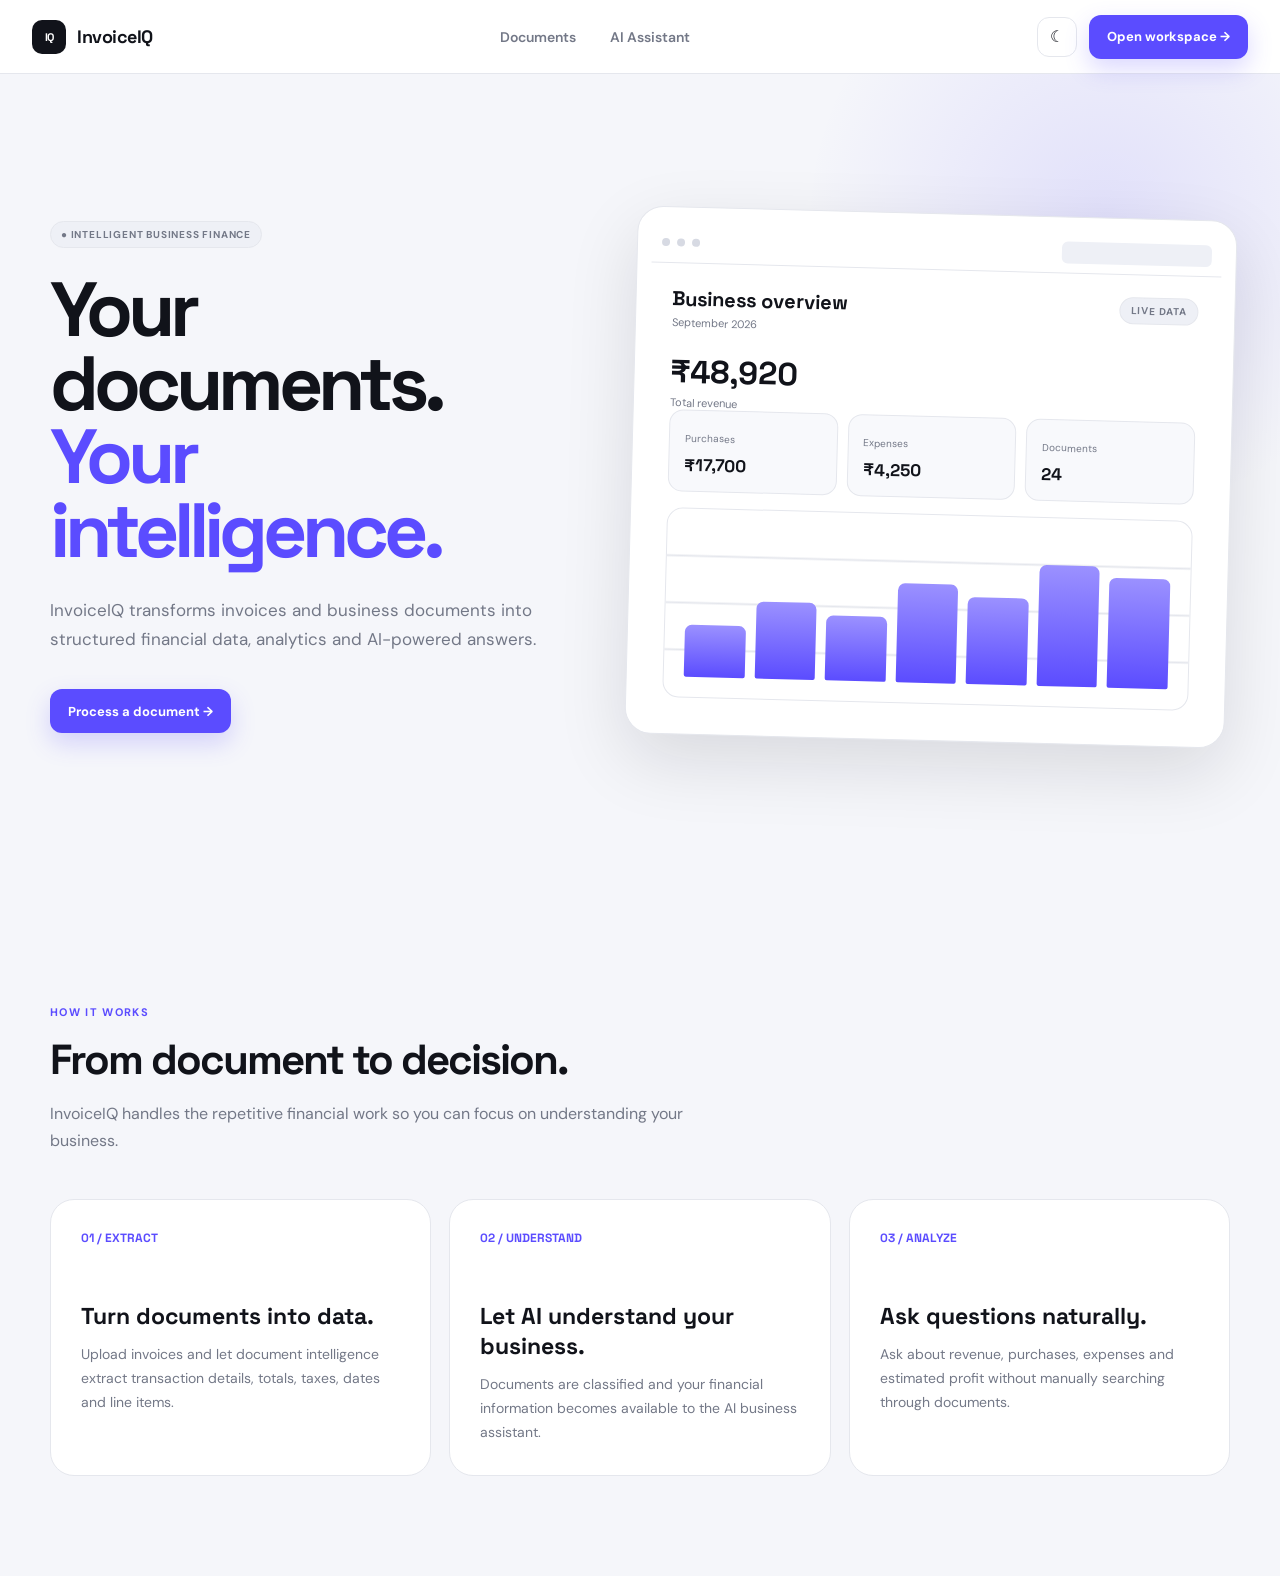
==== commit de61d82e: "Removing the Dashboard Page" ====
--- a/frontend/index.html
+++ b/frontend/index.html
@@ -20,7 +20,6 @@
     </a>
 
     <div class="nav-links">
-        <a href="dashboard.html">Dashboard</a>
         <a href="upload.html">Documents</a>
         <a href="chat.html">AI Assistant</a>
     </div>
@@ -28,7 +27,7 @@
     <div class="nav-actions">
         <button class="theme-toggle" data-theme-toggle>☾</button>
 
-        <a href="dashboard.html" class="btn btn-primary">
+        <a href="upload.html" class="btn btn-primary">
             Open workspace →
         </a>
     </div>
@@ -63,10 +62,6 @@
 
                 <a href="upload.html" class="btn btn-primary">
                     Process a document →
-                </a>
-
-                <a href="dashboard.html" class="btn btn-secondary">
-                    View dashboard
                 </a>
 
             </div>
--- a/frontend/css/style.css
+++ b/frontend/css/style.css
@@ -735,99 +735,8 @@
 }
 
 /* =========================================================
-   DASHBOARD
+   PANELS
 ========================================================= */
-
-.stats-grid {
-    display: grid;
-    grid-template-columns: repeat(4, 1fr);
-    gap: 14px;
-
-    margin-bottom: 20px;
-}
-
-.stat-card {
-    min-height: 160px;
-
-    padding: 22px;
-
-    position: relative;
-
-    background: var(--surface);
-    border: 1px solid var(--border);
-    border-radius: var(--radius-md);
-
-    box-shadow: var(--shadow-sm);
-
-    overflow: hidden;
-}
-
-.stat-card::after {
-    content: "";
-
-    position: absolute;
-
-    width: 100px;
-    height: 100px;
-
-    right: -45px;
-    bottom: -50px;
-
-    border-radius: 50%;
-
-    background: var(--primary-soft);
-}
-
-.stat-label {
-    color: var(--muted);
-
-    font-size: 10px;
-    font-weight: 700;
-
-    letter-spacing: 0.1em;
-}
-
-.stat-value {
-    margin-top: 14px;
-
-    font-family: "Space Grotesk", sans-serif;
-    font-size: 29px;
-    font-weight: 700;
-    letter-spacing: -1px;
-}
-
-.stat-foot {
-    margin-top: 12px;
-
-    color: var(--muted);
-    font-size: 11px;
-}
-
-.stat-icon {
-    position: absolute;
-
-    right: 20px;
-    top: 20px;
-
-    width: 34px;
-    height: 34px;
-
-    display: grid;
-    place-items: center;
-
-    border-radius: 10px;
-
-    background: var(--surface-3);
-    color: var(--primary);
-
-    font-weight: 700;
-}
-
-.dashboard-grid {
-    display: grid;
-    grid-template-columns: 1.3fr 0.7fr;
-    gap: 18px;
-}
 
 .panel {
     background: var(--surface);
@@ -865,112 +774,6 @@
     padding: 22px;
 }
 
-/* CHART */
-
-.chart {
-    min-height: 290px;
-
-    display: flex;
-    align-items: flex-end;
-    gap: 12px;
-
-    padding: 25px;
-
-    border: 1px solid var(--border);
-    border-radius: 15px;
-
-    background:
-        linear-gradient(
-            to bottom,
-            transparent 19%,
-            var(--border) 20%,
-            transparent 21%,
-            transparent 39%,
-            var(--border) 40%,
-            transparent 41%,
-            transparent 59%,
-            var(--border) 60%,
-            transparent 61%,
-            transparent 79%,
-            var(--border) 80%,
-            transparent 81%
-        );
-}
-
-.chart::before {
-    content: "Financial activity";
-
-    position: absolute;
-
-    color: var(--muted);
-    font-size: 11px;
-}
-
-/* DOCUMENT LIST */
-
-.document-list {
-    display: flex;
-    flex-direction: column;
-    gap: 8px;
-}
-
-.document-row {
-    padding: 13px;
-
-    display: flex;
-    align-items: center;
-    gap: 12px;
-
-    border: 1px solid var(--border);
-    border-radius: 12px;
-
-    background: var(--surface-2);
-}
-
-.document-icon {
-    width: 38px;
-    height: 38px;
-
-    display: grid;
-    place-items: center;
-
-    border-radius: 10px;
-
-    background: var(--primary-soft);
-    color: var(--primary);
-
-    font-weight: 700;
-}
-
-.document-info {
-    flex: 1;
-    min-width: 0;
-}
-
-.document-info strong {
-    display: block;
-
-    overflow: hidden;
-    text-overflow: ellipsis;
-    white-space: nowrap;
-
-    font-size: 12px;
-}
-
-.document-info span {
-    display: block;
-    margin-top: 3px;
-
-    color: var(--muted);
-    font-size: 10px;
-}
-
-.document-amount {
-    font-family: "Space Grotesk", sans-serif;
-    font-size: 12px;
-    font-weight: 700;
-}
-
 /* =========================================================
    UPLOAD
 ========================================================= */
@@ -985,6 +788,123 @@
     padding: 34px;
 }
 
+.invoice-type-selection {
+    margin-bottom: 24px;
+}
+
+.section-label {
+    display: flex;
+    align-items: center;
+    gap: 8px;
+    font-size: 13px;
+    font-weight: 700;
+    color: var(--text);
+    margin-bottom: 6px;
+}
+
+.required-tag {
+    font-size: 10px;
+    font-weight: 700;
+    text-transform: uppercase;
+    letter-spacing: 0.08em;
+    padding: 2px 7px;
+    border-radius: 6px;
+    background: var(--primary-soft);
+    color: var(--primary);
+}
+
+.section-hint {
+    color: var(--muted);
+    font-size: 12px;
+    margin-bottom: 14px;
+    line-height: 1.5;
+}
+
+.type-options-grid {
+    display: grid;
+    grid-template-columns: repeat(2, 1fr);
+    gap: 14px;
+}
+
+.type-option-card {
+    position: relative;
+    padding: 16px;
+    border: 1.5px solid var(--border);
+    border-radius: var(--radius-sm);
+    background: var(--surface-2);
+    cursor: pointer;
+    transition: all 0.2s ease;
+    display: flex;
+    flex-direction: column;
+    gap: 6px;
+    user-select: none;
+}
+
+.type-option-card input[type="radio"] {
+    position: absolute;
+    opacity: 0;
+    pointer-events: none;
+}
+
+.type-option-card:hover {
+    border-color: var(--primary);
+    transform: translateY(-2px);
+}
+
+.type-option-card.active {
+    border-color: var(--primary);
+    background: var(--primary-soft);
+    box-shadow: 0 4px 16px rgba(91, 76, 255, 0.12);
+}
+
+.type-option-top {
+    display: flex;
+    align-items: center;
+    justify-content: space-between;
+}
+
+.type-option-card strong {
+    font-size: 13px;
+    color: var(--text);
+    font-weight: 700;
+}
+
+.type-option-card span {
+    font-size: 11px;
+    color: var(--muted);
+    line-height: 1.4;
+}
+
+.type-option-badge {
+    display: inline-flex;
+    align-items: center;
+    gap: 4px;
+    padding: 3px 8px;
+    border-radius: 6px;
+    font-size: 10px;
+    font-weight: 700;
+    letter-spacing: 0.04em;
+    text-transform: uppercase;
+}
+
+.badge-sales {
+    background: var(--green-soft);
+    color: var(--green);
+    border: 1px solid rgba(22, 166, 115, 0.2);
+}
+
+.badge-purchase {
+    background: var(--primary-soft);
+    color: var(--primary);
+    border: 1px solid rgba(91, 76, 255, 0.2);
+}
+
+.badge-expense {
+    background: var(--orange-soft);
+    color: var(--orange);
+    border: 1px solid rgba(239, 139, 50, 0.2);
+}
+
 .dropzone {
     min-height: 390px;
 
@@ -1329,11 +1249,6 @@
         max-width: 720px;
     }
 
-    .stats-grid {
-        grid-template-columns: repeat(2, 1fr);
-    }
-
-    .dashboard-grid,
     .upload-layout {
         grid-template-columns: 1fr;
     }
@@ -1408,10 +1323,6 @@
         grid-template-columns: 1fr;
     }
 
-    .stats-grid {
-        grid-template-columns: 1fr;
-    }
-
     .app-top {
         margin-bottom: 28px;
     }
@@ -1461,4 +1372,244 @@
     .chat-panel {
         height: calc(100vh - 180px);
     }
+/* =====================================================
+   MULTIPLE SELECTED DOCUMENTS
+===================================================== */
+
+.selected-files-title {
+    margin-bottom: 12px;
+
+    color: var(--text);
+
+    font-size: 11px;
+    font-weight: 700;
+
+    text-transform: uppercase;
+    letter-spacing: 0.08em;
+}
+
+
+.selected-files-list {
+    display: flex;
+    flex-direction: column;
+
+    gap: 8px;
+}
+
+
+.selected-file-row {
+    display: flex;
+
+    align-items: center;
+    justify-content: space-between;
+
+    gap: 12px;
+
+    padding: 11px 13px;
+
+    background: var(--surface);
+
+    border: 1px solid var(--border);
+
+    border-radius: 11px;
+}
+
+
+.selected-file-info {
+    min-width: 0;
+
+    display: flex;
+
+    align-items: center;
+
+    gap: 10px;
+}
+
+
+.selected-file-icon {
+    flex: 0 0 34px;
+
+    width: 34px;
+    height: 34px;
+
+    display: grid;
+    place-items: center;
+
+    border-radius: 9px;
+
+    background: var(--primary-soft);
+
+    color: var(--primary);
+
+    font-size: 8px;
+    font-weight: 800;
+}
+
+
+.selected-file-info strong {
+    display: block;
+
+    max-width: 420px;
+
+    overflow: hidden;
+
+    text-overflow: ellipsis;
+
+    white-space: nowrap;
+
+    color: var(--text);
+
+    font-size: 12px;
+}
+
+
+.selected-file-info span {
+    display: block;
+
+    margin-top: 3px;
+
+    color: var(--muted);
+
+    font-size: 10px;
+}
+
+
+.remove-file-btn {
+    flex: 0 0 28px;
+
+    width: 28px;
+    height: 28px;
+
+    display: grid;
+    place-items: center;
+
+    border: 1px solid var(--border);
+
+    border-radius: 8px;
+
+    background: var(--surface-2);
+
+    color: var(--muted);
+
+    font-size: 18px;
+}
+
+
+.remove-file-btn:hover {
+    color: var(--red);
+
+    border-color: var(--red);
+}
+
+.selected-file-actions {
+    display: flex;
+    align-items: center;
+    gap: 8px;
+}
+
+.file-type-select {
+    padding: 6px 10px;
+    border: 1px solid var(--border);
+    border-radius: 8px;
+    background: var(--surface-2);
+    color: var(--text);
+    font-size: 11px;
+    font-weight: 600;
+    cursor: pointer;
+    outline: none;
+    transition: all 0.2s ease;
+}
+
+.file-type-select:hover,
+.file-type-select:focus {
+    border-color: var(--primary);
+    background: var(--surface);
+}
+
+.result-type-badge {
+    display: inline-flex;
+    align-items: center;
+    padding: 2px 7px;
+    border-radius: 5px;
+    font-size: 9px;
+    font-weight: 700;
+    letter-spacing: 0.05em;
+    text-transform: uppercase;
+    margin-left: 6px;
+    vertical-align: middle;
+}
+
+@media (max-width: 700px) {
+    .type-options-grid {
+        grid-template-columns: 1fr;
+    }
+}
+
+
+/* =====================================================
+   BATCH PROCESSING RESULTS
+===================================================== */
+
+.upload-results-list {
+    display: flex;
+
+    flex-direction: column;
+
+    gap: 8px;
+}
+
+
+.upload-result-item {
+    padding: 12px 14px;
+
+    border-radius: 10px;
+
+    border: 1px solid var(--border);
+
+    background: var(--surface);
+}
+
+
+.upload-result-item strong {
+    display: block;
+
+    font-size: 11px;
+}
+
+
+.upload-result-item span {
+    display: block;
+
+    margin-top: 4px;
+
+    color: var(--muted);
+
+    font-size: 10px;
+}
+
+
+.upload-result-item.success {
+    border-color:
+        rgba(22, 166, 115, 0.25);
+
+    background:
+        var(--green-soft);
+}
+
+
+.upload-result-item.failed {
+    border-color:
+        rgba(223, 75, 97, 0.25);
+
+    background:
+        var(--red-soft);
+}
+
+
+@media (max-width: 600px) {
+
+    .selected-file-info strong {
+        max-width: 230px;
+    }
+
 }
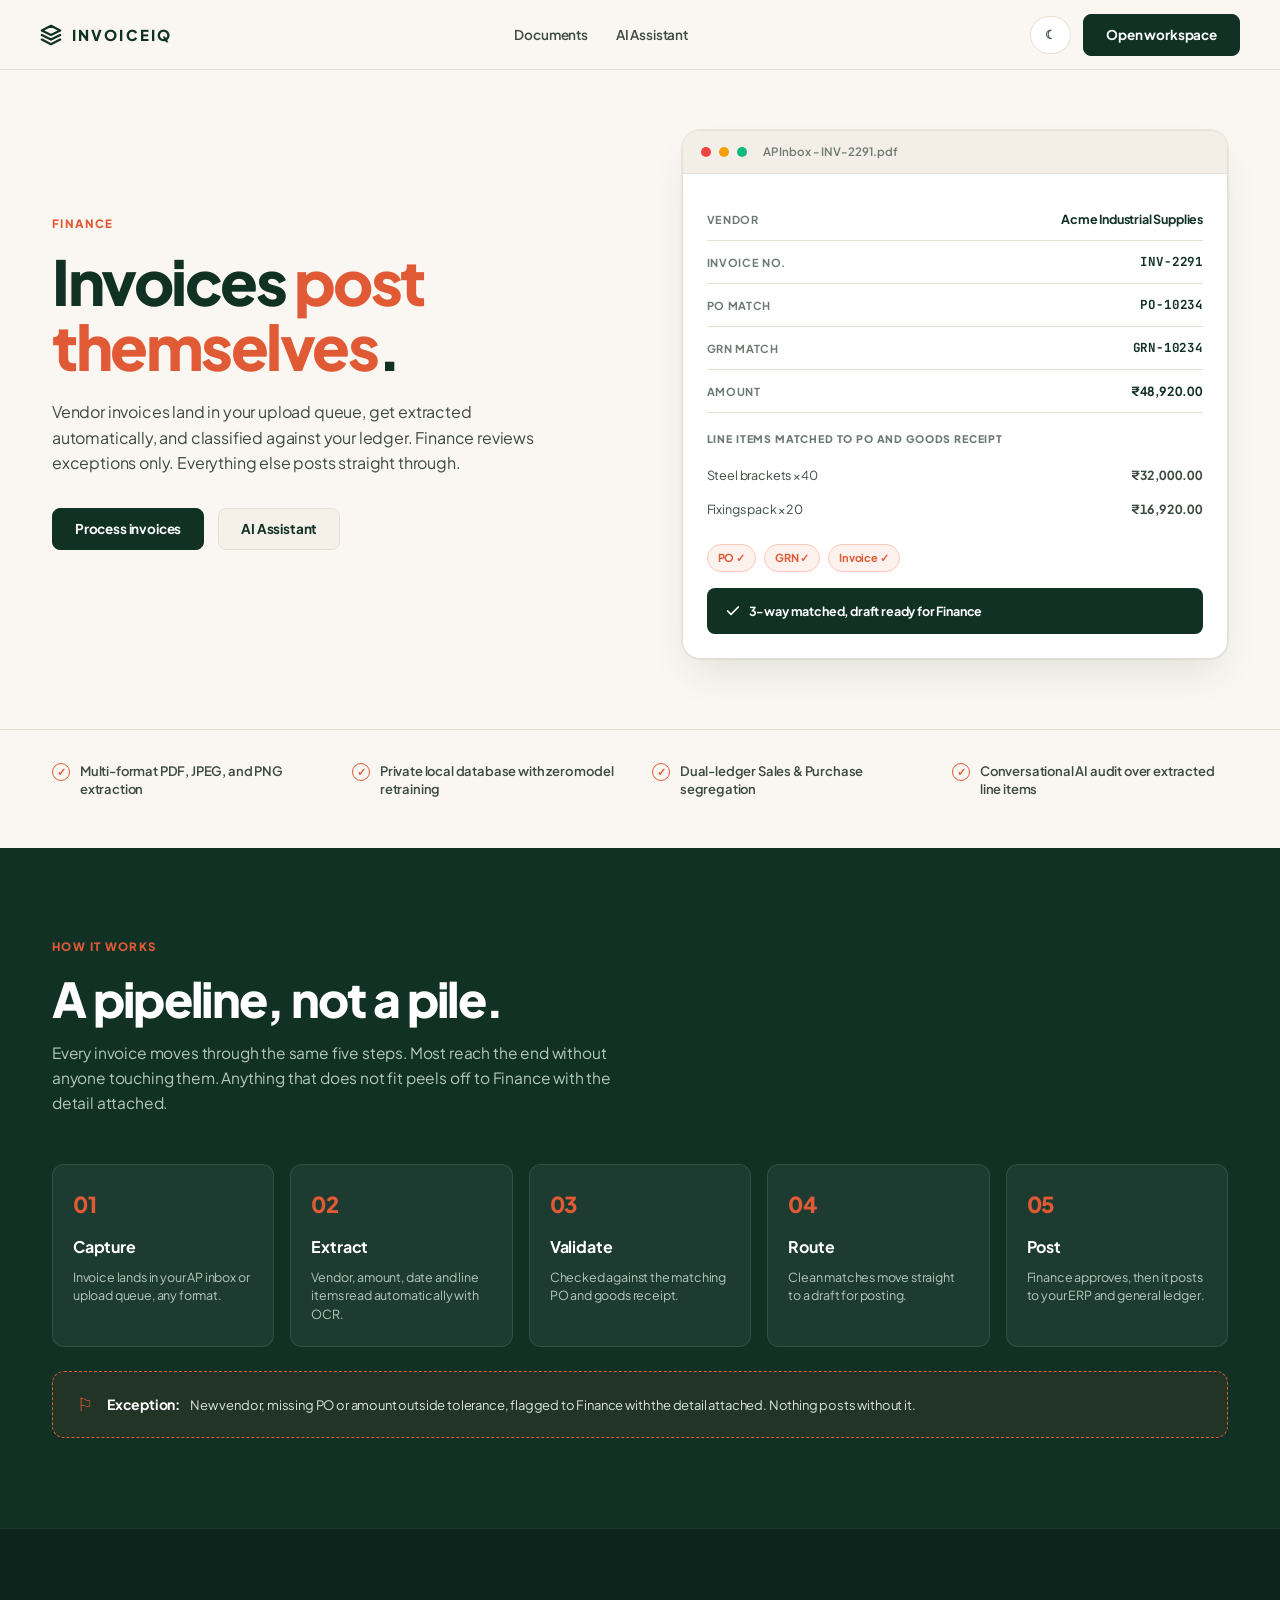
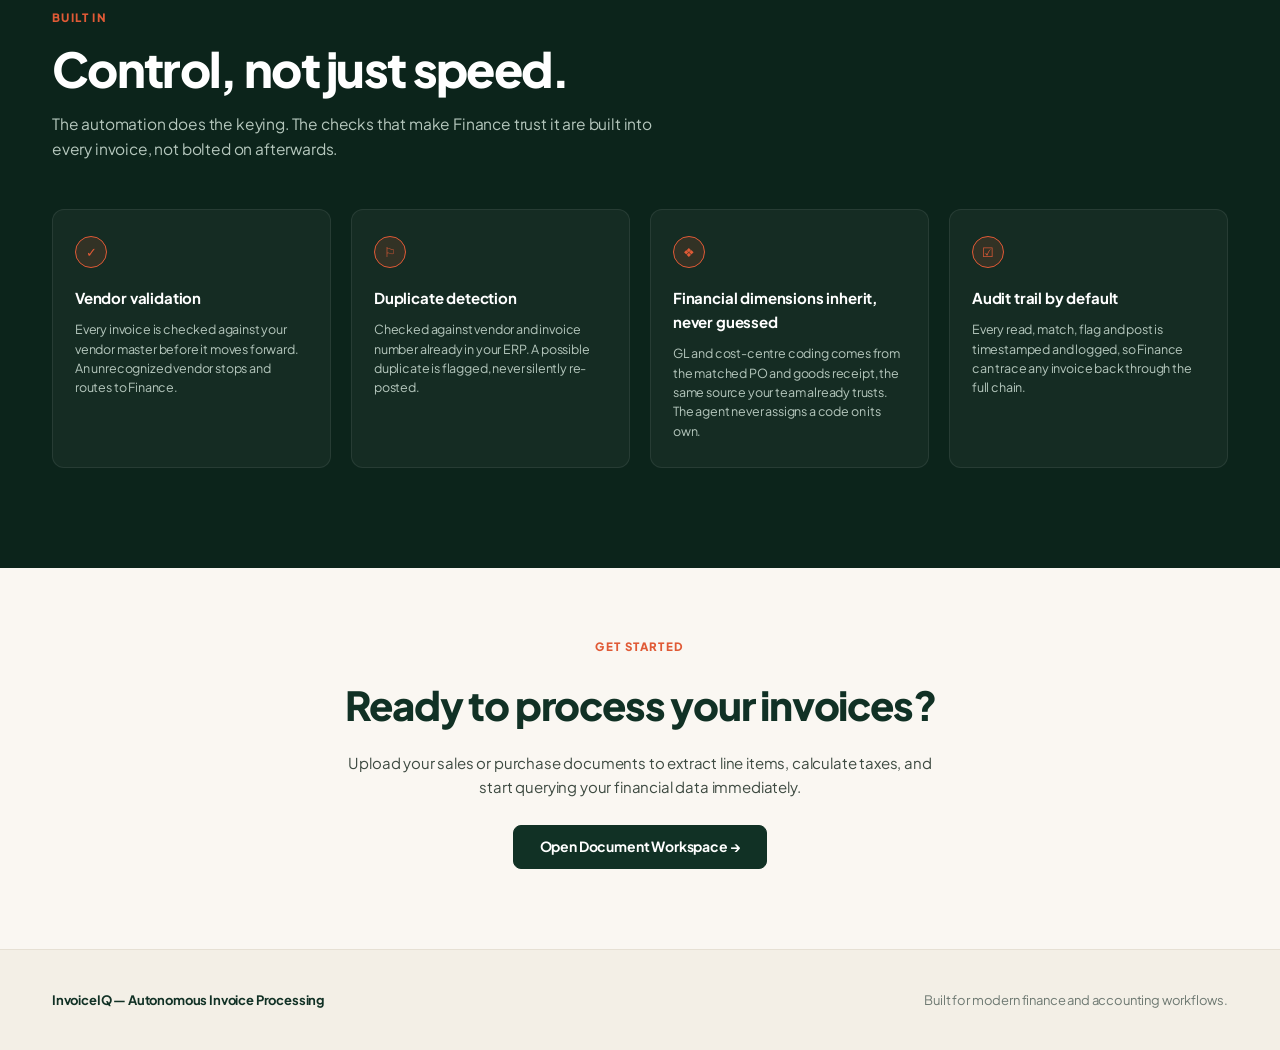
==== commit 35989a2d: "Redesigned the whole ui" ====
--- a/frontend/index.html
+++ b/frontend/index.html
@@ -3,20 +3,19 @@
 <head>
     <meta charset="UTF-8">
     <meta name="viewport" content="width=device-width, initial-scale=1.0">
-
-    <title>InvoiceIQ — Intelligent Business Finance</title>
-
-    <link rel="stylesheet" href="css/style.css?v=10">
+    <title>InvoiceIQ — Autonomous Invoice Processing & Financial Intelligence</title>
+    <link rel="stylesheet" href="css/style.css?v=50">
     <script src="js/theme.js"></script>
 </head>
-
 <body>
 
+<!-- TOP NAVIGATION -->
 <nav class="navbar">
-
     <a href="index.html" class="brand">
-        <span class="brand-mark">IQ</span>
-        InvoiceIQ
+        <svg class="brand-icon" viewBox="0 0 24 24" fill="none" stroke="currentColor" stroke-width="2.5" stroke-linecap="round" stroke-linejoin="round">
+            <path d="M12 2L2 7l10 5 10-5-10-5zM2 17l10 5 10-5M2 12l10 5 10-5"/>
+        </svg>
+        <span>InvoiceIQ</span>
     </a>
 
     <div class="nav-links">
@@ -25,225 +24,249 @@
     </div>
 
     <div class="nav-actions">
-        <button class="theme-toggle" data-theme-toggle>☾</button>
-
+        <button class="theme-toggle" data-theme-toggle aria-label="Toggle theme">
+            <span>Theme</span>
+        </button>
         <a href="upload.html" class="btn btn-primary">
-            Open workspace →
+            Open workspace
         </a>
     </div>
-
 </nav>
 
-
 <main>
 
+<!-- HERO SECTION -->
 <section class="hero">
-
     <div class="container hero-grid">
-
         <div class="hero-copy">
-
-            <span class="badge">
-                ● INTELLIGENT BUSINESS FINANCE
-            </span>
-
-            <h1>
-                Your documents.
-                <span>Your intelligence.</span>
-            </h1>
+            <div class="kicker">FINANCE</div>
+
+            <h1>Invoices <span class="highlight-orange">post themselves</span><span class="period">.</span></h1>
 
             <p class="hero-description">
-                InvoiceIQ transforms invoices and business documents
-                into structured financial data, analytics and
-                AI-powered answers.
+                Vendor invoices land in your upload queue, get extracted automatically, and classified against your ledger. Finance reviews exceptions only. Everything else posts straight through.
             </p>
 
             <div class="hero-actions">
-
                 <a href="upload.html" class="btn btn-primary">
-                    Process a document →
+                    Process invoices
                 </a>
-
-            </div>
-
-        </div>
-
-
-        <div class="hero-dashboard">
-
-            <div class="hero-dashboard-window">
-
-                <div class="window-top">
-
-                    <span class="window-dot"></span>
-                    <span class="window-dot"></span>
-                    <span class="window-dot"></span>
-
-                    <div class="window-address"></div>
-
-                </div>
-
-
-                <div class="mock-body">
-
-                    <div class="mock-top">
-
-                        <div>
-
-                            <div class="mock-title">
-                                Business overview
-                            </div>
-
-                            <div class="mock-subtitle">
-                                September 2026
-                            </div>
-
-                        </div>
-
-                        <span class="badge">
-                            LIVE DATA
-                        </span>
-
-                    </div>
-
-
-                    <div class="mock-number">
-                        ₹48,920
-                    </div>
-
-                    <div class="mock-subtitle">
-                        Total revenue
-                    </div>
-
-
-                    <div class="mock-grid">
-
-                        <div class="mock-card">
-                            <span>Purchases</span>
-                            <strong>₹17,700</strong>
-                        </div>
-
-                        <div class="mock-card">
-                            <span>Expenses</span>
-                            <strong>₹4,250</strong>
-                        </div>
-
-                        <div class="mock-card">
-                            <span>Documents</span>
-                            <strong>24</strong>
-                        </div>
-
-                    </div>
-
-
-                    <div class="mock-chart">
-
-                        <div class="mock-bar" style="height:35%"></div>
-                        <div class="mock-bar" style="height:52%"></div>
-                        <div class="mock-bar" style="height:44%"></div>
-                        <div class="mock-bar" style="height:67%"></div>
-                        <div class="mock-bar" style="height:59%"></div>
-                        <div class="mock-bar" style="height:82%"></div>
-                        <div class="mock-bar" style="height:74%"></div>
-
-                    </div>
-
-                </div>
-
-            </div>
-
-        </div>
-
-    </div>
-
-</section>
-
-
-<section class="features">
-
+                <a href="chat.html" class="btn btn-secondary">
+                    AI Assistant
+                </a>
+            </div>
+        </div>
+
+        <!-- HERO RIGHT: AP INBOX MOCKUP WINDOW -->
+        <div class="mockup-window">
+            <div class="mockup-top">
+                <div class="dot red"></div>
+                <div class="dot yellow"></div>
+                <div class="dot green"></div>
+                <span class="mockup-title">AP Inbox - INV-2291.pdf</span>
+            </div>
+
+            <div class="mockup-body">
+                <div class="invoice-meta-row">
+                    <span class="label">VENDOR</span>
+                    <span class="val">Acme Industrial Supplies</span>
+                </div>
+
+                <div class="invoice-meta-row">
+                    <span class="label">INVOICE NO.</span>
+                    <span class="val mono">INV-2291</span>
+                </div>
+
+                <div class="invoice-meta-row">
+                    <span class="label">PO MATCH</span>
+                    <span class="val mono">PO-10234</span>
+                </div>
+
+                <div class="invoice-meta-row">
+                    <span class="label">GRN MATCH</span>
+                    <span class="val mono">GRN-10234</span>
+                </div>
+
+                <div class="invoice-meta-row">
+                    <span class="label">AMOUNT</span>
+                    <span class="val num">₹48,920.00</span>
+                </div>
+
+                <div class="line-items-header">
+                    LINE ITEMS MATCHED TO PO AND GOODS RECEIPT
+                </div>
+
+                <div class="line-item-row">
+                    <span>Steel brackets ×40</span>
+                    <strong class="num">₹32,000.00</strong>
+                </div>
+
+                <div class="line-item-row">
+                    <span>Fixings pack ×20</span>
+                    <strong class="num">₹16,920.00</strong>
+                </div>
+
+                <div class="match-pills">
+                    <span class="match-pill">PO ✓</span>
+                    <span class="match-pill">GRN ✓</span>
+                    <span class="match-pill">Invoice ✓</span>
+                </div>
+
+                <div class="match-status-bar">
+                    <svg width="16" height="16" viewBox="0 0 24 24" fill="none" stroke="currentColor" stroke-width="2.5" stroke-linecap="round" stroke-linejoin="round">
+                        <polyline points="20 6 9 17 4 12"></polyline>
+                    </svg>
+                    <span>3-way matched, draft ready for Finance</span>
+                </div>
+            </div>
+        </div>
+    </div>
+</section>
+
+<!-- TRUST RIBBON (REAL CAPABILITIES) -->
+<section class="trust-ribbon">
     <div class="container">
-
-        <div class="section-heading">
-
-            <span>HOW IT WORKS</span>
-
-            <h2>
-                From document to decision.
-            </h2>
-
-            <p>
-                InvoiceIQ handles the repetitive financial work
-                so you can focus on understanding your business.
-            </p>
-
-        </div>
-
-
-        <div class="feature-grid">
-
-            <div class="feature-card">
-
-                <div class="feature-number">
-                    01 / EXTRACT
-                </div>
-
-                <h3>
-                    Turn documents into data.
-                </h3>
-
-                <p>
-                    Upload invoices and let document intelligence
-                    extract transaction details, totals, taxes,
-                    dates and line items.
-                </p>
-
-            </div>
-
-
-            <div class="feature-card">
-
-                <div class="feature-number">
-                    02 / UNDERSTAND
-                </div>
-
-                <h3>
-                    Let AI understand your business.
-                </h3>
-
-                <p>
-                    Documents are classified and your financial
-                    information becomes available to the AI
-                    business assistant.
-                </p>
-
-            </div>
-
-
-            <div class="feature-card">
-
-                <div class="feature-number">
-                    03 / ANALYZE
-                </div>
-
-                <h3>
-                    Ask questions naturally.
-                </h3>
-
-                <p>
-                    Ask about revenue, purchases, expenses and
-                    estimated profit without manually searching
-                    through documents.
-                </p>
-
-            </div>
-
-        </div>
-
-    </div>
-
+        <div class="trust-grid">
+            <div class="trust-item">
+                <div class="trust-icon">✓</div>
+                <span>Multi-format PDF, JPEG, and PNG extraction</span>
+            </div>
+
+            <div class="trust-item">
+                <div class="trust-icon">✓</div>
+                <span>Private local database with zero model retraining</span>
+            </div>
+
+            <div class="trust-item">
+                <div class="trust-icon">✓</div>
+                <span>Dual-ledger Sales & Purchase segregation</span>
+            </div>
+
+            <div class="trust-item">
+                <div class="trust-icon">✓</div>
+                <span>Conversational AI audit over extracted line items</span>
+            </div>
+        </div>
+    </div>
+</section>
+
+<!-- PIPELINE SECTION -->
+<section id="pipeline" class="forest-section">
+    <div class="container">
+        <div class="kicker">HOW IT WORKS</div>
+        <h2>A pipeline, not a pile.</h2>
+        <p class="section-subtitle">
+            Every invoice moves through the same five steps. Most reach the end without anyone touching them. Anything that does not fit peels off to Finance with the detail attached.
+        </p>
+
+        <div class="pipeline-grid">
+            <div class="pipeline-card">
+                <div class="pipeline-num">01</div>
+                <h4>Capture</h4>
+                <p>Invoice lands in your AP inbox or upload queue, any format.</p>
+            </div>
+
+            <div class="pipeline-card">
+                <div class="pipeline-num">02</div>
+                <h4>Extract</h4>
+                <p>Vendor, amount, date and line items read automatically with OCR.</p>
+            </div>
+
+            <div class="pipeline-card">
+                <div class="pipeline-num">03</div>
+                <h4>Validate</h4>
+                <p>Checked against the matching PO and goods receipt.</p>
+            </div>
+
+            <div class="pipeline-card">
+                <div class="pipeline-num">04</div>
+                <h4>Route</h4>
+                <p>Clean matches move straight to a draft for posting.</p>
+            </div>
+
+            <div class="pipeline-card">
+                <div class="pipeline-num">05</div>
+                <h4>Post</h4>
+                <p>Finance approves, then it posts to your ERP and general ledger.</p>
+            </div>
+        </div>
+
+        <div class="exception-box">
+            <div class="exception-icon">⚐</div>
+            <div>
+                <strong>Exception:</strong>
+                <span>New vendor, missing PO or amount outside tolerance, flagged to Finance with the detail attached. Nothing posts without it.</span>
+            </div>
+        </div>
+    </div>
+</section>
+
+<!-- CONTROLS SECTION -->
+<section id="controls" class="controls-section">
+    <div class="container">
+        <div class="kicker">BUILT IN</div>
+        <h2>Control, not just speed.</h2>
+        <p class="section-subtitle">
+            The automation does the keying. The checks that make Finance trust it are built into every invoice, not bolted on afterwards.
+        </p>
+
+        <div class="controls-grid">
+            <div class="control-card">
+                <div class="control-icon">✓</div>
+                <h4>Vendor validation</h4>
+                <p>Every invoice is checked against your vendor master before it moves forward. An unrecognized vendor stops and routes to Finance.</p>
+            </div>
+
+            <div class="control-card">
+                <div class="control-icon">⚐</div>
+                <h4>Duplicate detection</h4>
+                <p>Checked against vendor and invoice number already in your ERP. A possible duplicate is flagged, never silently re-posted.</p>
+            </div>
+
+            <div class="control-card">
+                <div class="control-icon">❖</div>
+                <h4>Financial dimensions inherit, never guessed</h4>
+                <p>GL and cost-centre coding comes from the matched PO and goods receipt, the same source your team already trusts. The agent never assigns a code on its own.</p>
+            </div>
+
+            <div class="control-card">
+                <div class="control-icon">☑</div>
+                <h4>Audit trail by default</h4>
+                <p>Every read, match, flag and post is timestamped and logged, so Finance can trace any invoice back through the full chain.</p>
+            </div>
+        </div>
+    </div>
+</section>
+
+<!-- GET STARTED SECTION -->
+<section style="padding: 70px 0 80px; text-align: center; background: var(--bg);">
+    <div class="container" style="max-width: 680px; margin: 0 auto;">
+        <div class="kicker">GET STARTED</div>
+        <h2 style="font-size: clamp(28px, 3.5vw, 40px); font-weight: 800; color: var(--forest); margin-bottom: 14px; letter-spacing: -0.03em;">
+            Ready to process your invoices?
+        </h2>
+        <p style="font-size: 15px; color: var(--text-body); line-height: 1.6; margin-bottom: 26px;">
+            Upload your sales or purchase documents to extract line items, calculate taxes, and start querying your financial data immediately.
+        </p>
+        <a href="upload.html" class="btn btn-primary" style="height: 44px; padding: 0 26px; font-size: 14px;">
+            Open Document Workspace →
+        </a>
+    </div>
 </section>
 
 </main>
+
+<!-- FOOTER -->
+<footer style="background: var(--bg-alt); border-top: 1px solid var(--border); padding: 40px 0; font-size: 13px; color: var(--text-muted);">
+    <div class="container" style="display:flex; justify-content:space-between; align-items:center; flex-wrap:wrap; gap:16px;">
+        <div style="font-weight:700; color:var(--forest);">
+            InvoiceIQ — Autonomous Invoice Processing
+        </div>
+        <div>
+            Built for modern finance and accounting workflows.
+        </div>
+    </div>
+</footer>
 
 </body>
 </html>
--- a/frontend/css/style.css
+++ b/frontend/css/style.css
@@ -1,206 +1,420 @@
-@import url('https://fonts.googleapis.com/css2?family=DM+Sans:wght@400;500;600;700&family=Space+Grotesk:wght@500;600;700&display=swap');
+@import url('https://fonts.googleapis.com/css2?family=Plus+Jakarta+Sans:wght@400;500;600;700;800&family=JetBrains+Mono:wght@500;600&display=swap');
+
+/* =========================================================
+   INVOICEIQ — EDITORIAL DESIGN SYSTEM
+   Light Mode: Warm Linen (#faf7f2), Deep Forest Green (#113125), Terracotta (#e05a36)
+   Dark Mode: Exact, Pure Neutral Dark (#09090b / #121215), Zero Green Tint!
+========================================================= */
 
 :root {
-    --bg: #f5f6fa;
+    /* LIGHT MODE */
+    --bg: #faf7f2;
+    --bg-alt: #f3efe6;
     --surface: #ffffff;
-    --surface-2: #f8f9fc;
-    --surface-3: #eef0f6;
-
-    --text: #11131a;
-    --muted: #737887;
-    --muted-2: #9aa0ae;
-
-    --border: #e5e7ed;
-    --border-strong: #d7dae3;
-
-    --primary: #5b4cff;
-    --primary-dark: #4939e8;
-    --primary-soft: #eeecff;
-
-    --green: #16a673;
-    --green-soft: #e5f7f0;
-
-    --orange: #ef8b32;
-    --orange-soft: #fff1e3;
-
-    --red: #df4b61;
-    --red-soft: #ffebef;
-
-    --shadow-sm: 0 2px 8px rgba(17, 19, 26, 0.04);
-    --shadow-md: 0 10px 35px rgba(17, 19, 26, 0.08);
-    --shadow-lg: 0 25px 70px rgba(17, 19, 26, 0.12);
-
-    --radius-sm: 10px;
-    --radius-md: 16px;
-    --radius-lg: 24px;
-
-    --sidebar: 248px;
-}
+    --surface-card: #ffffff;
+    --surface-muted: #f5f1e8;
+
+    /* Deep Forest Evergreen (Light mode only) */
+    --forest: #113125;
+    --forest-hover: #0a2219;
+    --forest-subtle: #e8efe9;
+    --forest-card: #183e30;
+    --forest-dark: #0c241b;
+
+    /* Terracotta Rust / Warm Orange Accent */
+    --terracotta: #e05a36;
+    --terracotta-hover: #c94b29;
+    --terracotta-subtle: #fdf2ed;
+    --terracotta-border: #f8c9bc;
+
+    /* Text Colors */
+    --text: #113125;
+    --text-body: #3d4a41;
+    --text-muted: #6e7972;
+    --text-inverse: #faf7f2;
+
+    /* Borders */
+    --border: #e6e0d4;
+    --border-strong: #d4ccbd;
+
+    /* Accounting Indicators */
+    --sales-green: #113125;
+    --sales-bg: #e8efe9;
+    --purchase-orange: #e05a36;
+    --purchase-bg: #fdf2ed;
+
+    --radius-sm: 8px;
+    --radius-md: 12px;
+    --radius-lg: 18px;
+    --radius-full: 9999px;
+
+    --shadow-subtle: 0 4px 20px -2px rgba(17, 49, 37, 0.05), 0 2px 6px -1px rgba(17, 49, 37, 0.03);
+    --shadow-window: 0 20px 40px -10px rgba(17, 49, 37, 0.12), 0 0 0 1px rgba(17, 49, 37, 0.06);
+
+    --sidebar-width: 260px;
+    --nav-height: 70px;
+}
+
+/* =========================================================
+   EXACT PURE DARK MODE (NO GREEN TINT)
+   Clean, Neutral Charcoal & Obsidian Dark (#09090b / #121215)
+========================================================= */
 
 html[data-theme="dark"] {
-    --bg: #08090d;
-    --surface: #101218;
-    --surface-2: #14161d;
-    --surface-3: #1a1d25;
-
-    --text: #f4f5f8;
-    --muted: #8d93a2;
-    --muted-2: #666c7b;
-
-    --border: #222631;
-    --border-strong: #2d3240;
-
-    --primary: #786cff;
-    --primary-dark: #685bff;
-    --primary-soft: #1d1a3b;
-
-    --green: #35c995;
-    --green-soft: #102c23;
-
-    --orange: #ff9f4b;
-    --orange-soft: #302115;
-
-    --red: #f06a7e;
-    --red-soft: #32171e;
-
-    --shadow-sm: 0 2px 10px rgba(0, 0, 0, 0.18);
-    --shadow-md: 0 15px 45px rgba(0, 0, 0, 0.24);
-    --shadow-lg: 0 30px 80px rgba(0, 0, 0, 0.35);
-}
-
-* {
+    --bg: #09090b;
+    --bg-alt: #121215;
+    --surface: #121215;
+    --surface-card: #18181b;
+    --surface-muted: #202024;
+
+    /* Headers and primary elements become crisp off-white or terracotta */
+    --forest: #f4f4f5;
+    --forest-hover: #ffffff;
+    --forest-subtle: #202024;
+    --forest-card: #18181b;
+    --forest-dark: #09090b;
+
+    --text: #f4f4f5;
+    --text-body: #a1a1aa;
+    --text-muted: #71717a;
+    --text-inverse: #ffffff;
+
+    /* Pure neutral borders */
+    --border: #27272a;
+    --border-strong: #3f3f46;
+
+    --sales-green: #22c55e;
+    --sales-bg: rgba(34, 197, 94, 0.12);
+    --purchase-orange: #f97316;
+    --purchase-bg: rgba(249, 115, 22, 0.12);
+
+    --shadow-subtle: 0 4px 20px -2px rgba(0, 0, 0, 0.6);
+    --shadow-window: 0 20px 40px -10px rgba(0, 0, 0, 0.8), 0 0 0 1px rgba(255, 255, 255, 0.1);
+}
+
+/* Dark mode specific container overrides (strip all green backgrounds) */
+html[data-theme="dark"] .forest-section {
+    background: #111114 !important;
+    border-top: 1px solid #27272a;
+    border-bottom: 1px solid #27272a;
+    color: #f4f4f5;
+}
+
+html[data-theme="dark"] .forest-section h2 {
+    color: #ffffff !important;
+}
+
+html[data-theme="dark"] .forest-section .section-subtitle {
+    color: #a1a1aa !important;
+}
+
+html[data-theme="dark"] .controls-section {
+    background: #09090b !important;
+    border-top: 1px solid #27272a;
+    color: #f4f4f5;
+}
+
+html[data-theme="dark"] .controls-section h2 {
+    color: #ffffff !important;
+}
+
+html[data-theme="dark"] .controls-section .section-subtitle {
+    color: #a1a1aa !important;
+}
+
+html[data-theme="dark"] .mockup-window {
+    background: #121215;
+    border-color: #27272a;
+}
+
+html[data-theme="dark"] .mockup-top {
+    background: #18181b;
+    border-color: #27272a;
+}
+
+html[data-theme="dark"] .match-status-bar {
+    background: #1e1e24;
+    border: 1px solid #2e2e36;
+    color: #f4f4f5;
+}
+
+html[data-theme="dark"] .pipeline-card {
+    background: #151519 !important;
+    border: 1px solid #27272a !important;
+}
+
+html[data-theme="dark"] .pipeline-card h4 {
+    color: #ffffff !important;
+}
+
+html[data-theme="dark"] .pipeline-card p {
+    color: #a1a1aa !important;
+}
+
+html[data-theme="dark"] .control-card {
+    background: #151519 !important;
+    border: 1px solid #27272a !important;
+}
+
+html[data-theme="dark"] .control-card h4 {
+    color: #ffffff !important;
+}
+
+html[data-theme="dark"] .control-card p {
+    color: #a1a1aa !important;
+}
+
+html[data-theme="dark"] .exception-box {
+    background: rgba(224, 90, 54, 0.08);
+    border-color: #e05a36;
+}
+
+html[data-theme="dark"] .btn-primary {
+    background: #e05a36;
+    border-color: #e05a36;
+    color: #ffffff;
+}
+
+html[data-theme="dark"] .btn-primary:hover:not(:disabled) {
+    background: #c94b29;
+    border-color: #c94b29;
+}
+
+html[data-theme="dark"] .btn-secondary {
+    background: #18181b;
+    border-color: #27272a;
+    color: #f4f4f5;
+}
+
+html[data-theme="dark"] .btn-secondary:hover:not(:disabled) {
+    background: #222227;
+    border-color: #3f3f46;
+}
+
+html[data-theme="dark"] .sidebar-link.active {
+    background: #e05a36;
+    color: #ffffff;
+}
+
+html[data-theme="dark"] .dropzone {
+    background: #121215;
+    border-color: #27272a;
+}
+
+html[data-theme="dark"] .dropzone:hover {
+    background: #18181b;
+    border-color: #e05a36;
+}
+
+html[data-theme="dark"] .dropzone-icon-box {
+    background: #e05a36;
+    color: #ffffff;
+}
+
+html[data-theme="dark"] .ai-avatar {
+    background: #e05a36;
+    color: #ffffff;
+}
+
+html[data-theme="dark"] .messages {
+    background: #09090b;
+}
+
+html[data-theme="dark"] .message-content {
+    background: #151519;
+    border-color: #27272a;
+    color: #f4f4f5;
+}
+
+html[data-theme="dark"] .message.user .message-content {
+    background: #e05a36;
+    border-color: #e05a36;
+    color: #ffffff;
+}
+
+html[data-theme="dark"] .suggestions {
+    background: #121215;
+    border-color: #27272a;
+}
+
+html[data-theme="dark"] .suggestions button {
+    background: #18181b;
+    border-color: #27272a;
+    color: #f4f4f5;
+}
+
+html[data-theme="dark"] .suggestions button:hover {
+    background: #e05a36;
+    border-color: #e05a36;
+    color: #ffffff;
+}
+
+html[data-theme="dark"] .chat-form {
+    background: #121215;
+    border-color: #27272a;
+}
+
+html[data-theme="dark"] .chat-form input {
+    background: #18181b;
+    border-color: #27272a;
+    color: #f4f4f5;
+}
+
+html[data-theme="dark"] .chat-form input:focus {
+    border-color: #e05a36;
+}
+
+html[data-theme="dark"] footer {
+    background: #09090b !important;
+    border-color: #27272a !important;
+}
+
+/* =========================================================
+   BASE STYLING & TYPOGRAPHY
+========================================================= */
+
+*, *::before, *::after {
     box-sizing: border-box;
     margin: 0;
     padding: 0;
 }
 
-html {
-    scroll-behavior: smooth;
-}
-
 body {
     min-height: 100vh;
-    background: var(--bg);
-    color: var(--text);
-    font-family: "DM Sans", sans-serif;
-    transition:
-        background 0.25s ease,
-        color 0.25s ease;
+    background-color: var(--bg);
+    color: var(--text);
+    font-family: 'Plus Jakarta Sans', -apple-system, BlinkMacSystemFont, "Segoe UI", Roboto, sans-serif;
+    font-size: 14px;
+    line-height: 1.6;
+    letter-spacing: -0.012em;
+    -webkit-font-smoothing: antialiased;
+    -moz-osx-font-smoothing: grayscale;
 }
 
 a {
     color: inherit;
     text-decoration: none;
-}
-
-button,
-input {
+    transition: opacity 0.15s ease;
+}
+
+button, input, select, textarea {
     font: inherit;
+    color: inherit;
 }
 
 button {
+    cursor: pointer;
     border: 0;
-    cursor: pointer;
+    background: transparent;
+}
+
+.num {
+    font-variant-numeric: tabular-nums;
+}
+
+.mono {
+    font-family: 'JetBrains Mono', monospace;
 }
 
 .container {
-    width: min(1180px, calc(100% - 48px));
-    margin: auto;
+    width: 100%;
+    max-width: 1240px;
+    margin: 0 auto;
+    padding: 0 32px;
 }
 
 /* =========================================================
-   GLOBAL NAV
+   TOP NAVIGATION
 ========================================================= */
 
 .navbar {
-    height: 74px;
-    padding: 0 32px;
+    height: var(--nav-height);
+    background: var(--bg);
+    border-bottom: 1px solid var(--border);
+    padding: 0 40px;
     display: flex;
     align-items: center;
     justify-content: space-between;
-
-    background: color-mix(in srgb, var(--surface) 92%, transparent);
-    border-bottom: 1px solid var(--border);
-
     position: sticky;
     top: 0;
-    z-index: 100;
-
-    backdrop-filter: blur(20px);
+    z-index: 1000;
 }
 
 .brand {
     display: flex;
     align-items: center;
-    gap: 11px;
-
-    font-family: "Space Grotesk", sans-serif;
-    font-size: 18px;
+    gap: 10px;
+    color: var(--forest);
+    font-size: 15px;
+    font-weight: 800;
+    letter-spacing: 0.14em;
+    text-transform: uppercase;
+}
+
+html[data-theme="dark"] .brand {
+    color: var(--text);
+}
+
+.brand-icon {
+    width: 22px;
+    height: 22px;
+    color: var(--forest);
+}
+
+html[data-theme="dark"] .brand-icon {
+    color: var(--text);
+}
+
+.nav-links {
+    display: flex;
+    align-items: center;
+    gap: 28px;
+}
+
+.nav-links a {
+    color: var(--text-body);
+    font-size: 13.5px;
+    font-weight: 600;
+    transition: color 0.15s ease;
+}
+
+.nav-links a:hover {
+    color: var(--forest);
+}
+
+html[data-theme="dark"] .nav-links a:hover {
+    color: var(--text);
+}
+
+.nav-links a.active {
+    color: var(--terracotta);
     font-weight: 700;
-    letter-spacing: -0.5px;
-}
-
-.brand-mark {
-    width: 34px;
-    height: 34px;
-    border-radius: 10px;
-
-    display: grid;
-    place-items: center;
-
-    background: var(--text);
-    color: var(--surface);
-
-    font-size: 11px;
-    font-weight: 700;
-}
-
-.nav-links {
-    display: flex;
-    align-items: center;
-    gap: 34px;
-}
-
-.nav-links a {
-    color: var(--muted);
-    font-size: 14px;
+}
+
+.nav-actions {
+    display: flex;
+    align-items: center;
+    gap: 12px;
+}
+
+.theme-toggle {
+    height: 38px;
+    padding: 0 14px;
+    border-radius: var(--radius-full);
+    border: 1px solid var(--border);
+    background: var(--surface);
+    color: var(--text-body);
+    font-size: 12px;
     font-weight: 600;
-    transition: color 0.2s ease;
-}
-
-.nav-links a:hover {
-    color: var(--text);
-}
-
-.nav-actions {
-    display: flex;
-    align-items: center;
-    gap: 12px;
-}
-
-.theme-toggle {
-    width: 40px;
-    height: 40px;
-
-    display: grid;
-    place-items: center;
-
-    border-radius: 12px;
-    border: 1px solid var(--border);
-
-    background: var(--surface);
-    color: var(--text);
-
-    font-size: 16px;
-
-    transition:
-        transform 0.2s ease,
-        background 0.2s ease;
+    display: inline-flex;
+    align-items: center;
+    gap: 6px;
+    transition: all 0.15s ease;
 }
 
 .theme-toggle:hover {
-    transform: translateY(-2px);
-    background: var(--surface-3);
+    border-color: var(--border-strong);
+    color: var(--text);
 }
 
 /* =========================================================
@@ -208,511 +422,553 @@
 ========================================================= */
 
 .btn {
-    min-height: 44px;
-    padding: 0 18px;
-
     display: inline-flex;
     align-items: center;
     justify-content: center;
     gap: 8px;
-
-    border-radius: 12px;
-
-    font-size: 13px;
+    height: 42px;
+    padding: 0 22px;
+    border-radius: var(--radius-sm);
+    font-size: 13.5px;
     font-weight: 700;
-
-    transition:
-        transform 0.2s ease,
-        box-shadow 0.2s ease,
-        background 0.2s ease;
-}
-
-.btn:hover {
-    transform: translateY(-2px);
+    border: 1px solid transparent;
+    transition: all 0.15s ease;
+    white-space: nowrap;
 }
 
 .btn-primary {
-    background: var(--primary);
-    color: white;
-    box-shadow: 0 10px 25px rgba(91, 76, 255, 0.22);
-}
-
-.btn-primary:hover {
-    background: var(--primary-dark);
+    background: var(--forest);
+    color: #ffffff;
+    border-color: var(--forest);
+}
+
+.btn-primary:hover:not(:disabled) {
+    background: var(--forest-hover);
+    color: #ffffff;
+    transform: translateY(-1px);
 }
 
 .btn-secondary {
-    background: var(--surface);
-    border: 1px solid var(--border);
-    color: var(--text);
-}
-
-.btn-secondary:hover {
-    box-shadow: var(--shadow-sm);
+    background: var(--surface-muted);
+    color: var(--forest);
+    border-color: var(--border);
+}
+
+.btn-secondary:hover:not(:disabled) {
+    background: var(--bg-alt);
+    border-color: var(--border-strong);
+}
+
+.btn:active {
+    transform: scale(0.99);
 }
 
 /* =========================================================
-   BADGES
+   HERO SECTION
 ========================================================= */
 
-.badge {
-    display: inline-flex;
-    align-items: center;
-    gap: 6px;
-
-    padding: 6px 10px;
-
-    border-radius: 999px;
-
-    background: var(--surface-3);
-    border: 1px solid var(--border);
-
-    color: var(--muted);
-
-    font-size: 10px;
-    font-weight: 700;
-    letter-spacing: 0.08em;
-    text-transform: uppercase;
-}
-
-/* =========================================================
-   LANDING PAGE
-========================================================= */
-
 .hero {
-    min-height: calc(100vh - 74px);
-    display: flex;
-    align-items: center;
-
-    position: relative;
-    overflow: hidden;
-
-    padding: 90px 0 110px;
-}
-
-.hero::before {
-    content: "";
-    position: absolute;
-
-    width: 650px;
-    height: 650px;
-
-    top: -180px;
-    right: -150px;
-
-    background: radial-gradient(
-        circle,
-        rgba(91, 76, 255, 0.13),
-        transparent 65%
-    );
-
-    pointer-events: none;
+    padding: 60px 0 70px;
 }
 
 .hero-grid {
     display: grid;
-    grid-template-columns: 0.9fr 1.1fr;
-    align-items: center;
-    gap: 90px;
+    grid-template-columns: 1.05fr 1fr;
+    gap: 56px;
+    align-items: center;
 }
 
 .hero-copy {
-    position: relative;
-    z-index: 2;
-}
-
-.hero-copy .badge {
-    margin-bottom: 25px;
+    display: flex;
+    flex-direction: column;
+}
+
+.kicker {
+    font-size: 11.5px;
+    font-weight: 800;
+    text-transform: uppercase;
+    letter-spacing: 0.12em;
+    color: var(--terracotta);
+    margin-bottom: 16px;
 }
 
 .hero h1 {
-    max-width: 720px;
-
-    font-family: "Space Grotesk", sans-serif;
-    font-size: clamp(52px, 6vw, 86px);
-    line-height: 0.96;
-    letter-spacing: -5px;
-
-    margin-bottom: 28px;
-}
-
-.hero h1 span {
-    color: var(--primary);
+    font-size: clamp(42px, 5vw, 62px);
+    font-weight: 800;
+    line-height: 1.05;
+    letter-spacing: -0.04em;
+    color: var(--forest);
+    margin-bottom: 20px;
+}
+
+html[data-theme="dark"] .hero h1 {
+    color: var(--text);
+}
+
+.hero h1 .highlight-orange {
+    color: var(--terracotta);
+}
+
+.hero h1 .period {
+    color: var(--forest);
+}
+
+html[data-theme="dark"] .hero h1 .period {
+    color: var(--terracotta);
 }
 
 .hero-description {
-    max-width: 580px;
-
-    color: var(--muted);
-
-    font-size: 17px;
-    line-height: 1.75;
-
-    margin-bottom: 34px;
+    font-size: 16px;
+    line-height: 1.6;
+    color: var(--text-body);
+    margin-bottom: 32px;
+    max-width: 500px;
 }
 
 .hero-actions {
     display: flex;
-    gap: 12px;
-    flex-wrap: wrap;
-}
-
-/* HERO DASHBOARD MOCKUP */
-
-.hero-dashboard {
-    position: relative;
-}
-
-.hero-dashboard-window {
-    padding: 14px;
-
-    border-radius: 26px;
-
-    background: var(--surface);
-    border: 1px solid var(--border);
-
-    box-shadow: var(--shadow-lg);
-
-    transform: rotate(1.5deg);
-}
-
-.window-top {
-    height: 42px;
-
-    display: flex;
-    align-items: center;
-    gap: 7px;
-
-    padding: 0 10px;
-
-    border-bottom: 1px solid var(--border);
-}
-
-.window-dot {
-    width: 8px;
-    height: 8px;
-    border-radius: 50%;
-    background: var(--border-strong);
-}
-
-.window-address {
-    margin-left: auto;
-
-    width: 150px;
-    height: 22px;
-
-    border-radius: 6px;
-
-    background: var(--surface-3);
-}
-
-.mock-body {
-    padding: 22px;
-}
-
-.mock-top {
-    display: flex;
-    justify-content: space-between;
-    align-items: flex-start;
-
-    margin-bottom: 22px;
-}
-
-.mock-title {
-    font-family: "Space Grotesk", sans-serif;
-    font-size: 20px;
-    font-weight: 700;
-}
-
-.mock-subtitle {
-    margin-top: 4px;
-    color: var(--muted);
-    font-size: 11px;
-}
-
-.mock-number {
-    margin-top: 7px;
-
-    font-family: "Space Grotesk", sans-serif;
-    font-size: 32px;
-    font-weight: 700;
-}
-
-.mock-grid {
-    display: grid;
-    grid-template-columns: repeat(3, 1fr);
-    gap: 10px;
-
-    margin-bottom: 16px;
-}
-
-.mock-card {
-    padding: 15px;
-
-    background: var(--surface-2);
-    border: 1px solid var(--border);
-    border-radius: 14px;
-}
-
-.mock-card span {
-    color: var(--muted);
-    font-size: 10px;
-}
-
-.mock-card strong {
-    display: block;
-    margin-top: 7px;
-
-    font-family: "Space Grotesk", sans-serif;
-    font-size: 17px;
-}
-
-.mock-chart {
-    height: 190px;
-
-    border-radius: 16px;
-    border: 1px solid var(--border);
-
-    padding: 20px;
-
-    display: flex;
-    align-items: flex-end;
-    gap: 10px;
-
-    background:
-        linear-gradient(
-            to bottom,
-            transparent 24%,
-            var(--border) 25%,
-            transparent 26%,
-            transparent 49%,
-            var(--border) 50%,
-            transparent 51%,
-            transparent 74%,
-            var(--border) 75%,
-            transparent 76%
-        );
-}
-
-.mock-bar {
-    flex: 1;
-
-    border-radius: 7px 7px 2px 2px;
-
-    background: linear-gradient(
-        to top,
-        var(--primary),
-        #9b91ff
-    );
-}
-
-/* FEATURES */
-
-.features {
-    padding: 100px 0;
-}
-
-.section-heading {
-    max-width: 650px;
-    margin-bottom: 45px;
-}
-
-.section-heading span {
-    color: var(--primary);
-    font-size: 11px;
-    font-weight: 700;
-    letter-spacing: 0.12em;
-    text-transform: uppercase;
-}
-
-.section-heading h2 {
-    margin-top: 12px;
-
-    font-family: "Space Grotesk", sans-serif;
-    font-size: 42px;
-    letter-spacing: -2px;
-}
-
-.section-heading p {
-    margin-top: 14px;
-    color: var(--muted);
-    line-height: 1.7;
-}
-
-.feature-grid {
-    display: grid;
-    grid-template-columns: repeat(3, 1fr);
-    gap: 18px;
-}
-
-.feature-card {
-    padding: 30px;
-
+    gap: 14px;
+    margin-bottom: 24px;
+}
+
+/* =========================================================
+   MOCKUP WINDOW (AP INBOX CARD)
+========================================================= */
+
+.mockup-window {
     background: var(--surface);
     border: 1px solid var(--border);
     border-radius: var(--radius-lg);
-
-    transition:
-        transform 0.25s ease,
-        box-shadow 0.25s ease;
-}
-
-.feature-card:hover {
-    transform: translateY(-6px);
-    box-shadow: var(--shadow-md);
-}
-
-.feature-number {
-    color: var(--primary);
-    font-family: "Space Grotesk", sans-serif;
+    box-shadow: var(--shadow-window);
+    overflow: hidden;
+}
+
+.mockup-top {
+    background: var(--bg-alt);
+    border-bottom: 1px solid var(--border);
+    padding: 12px 18px;
+    display: flex;
+    align-items: center;
+    gap: 8px;
+}
+
+.dot {
+    width: 10px;
+    height: 10px;
+    border-radius: 50%;
+}
+
+.dot.red { background: #ef4444; }
+.dot.yellow { background: #f59e0b; }
+.dot.green { background: #10b981; }
+
+.mockup-title {
+    margin-left: 8px;
+    font-size: 11.5px;
+    color: var(--text-muted);
+    font-weight: 600;
+    letter-spacing: -0.01em;
+}
+
+.mockup-body {
+    padding: 24px;
+}
+
+.invoice-meta-row {
+    display: flex;
+    justify-content: space-between;
+    align-items: center;
+    padding: 11px 0;
+    border-bottom: 1px solid var(--border);
+    font-size: 12.5px;
+}
+
+.invoice-meta-row .label {
+    font-size: 11px;
     font-weight: 700;
-    font-size: 12px;
-}
-
-.feature-card h3 {
-    margin-top: 55px;
-
-    font-family: "Space Grotesk", sans-serif;
-    font-size: 23px;
-}
-
-.feature-card p {
-    margin-top: 12px;
-
-    color: var(--muted);
+    text-transform: uppercase;
+    letter-spacing: 0.06em;
+    color: var(--text-muted);
+}
+
+.invoice-meta-row .val {
+    font-weight: 700;
+    color: var(--forest);
+}
+
+html[data-theme="dark"] .invoice-meta-row .val {
+    color: var(--text);
+}
+
+.line-items-header {
+    margin-top: 18px;
+    margin-bottom: 10px;
+    font-size: 10.5px;
+    font-weight: 800;
+    text-transform: uppercase;
+    letter-spacing: 0.08em;
+    color: var(--text-muted);
+}
+
+.line-item-row {
+    display: flex;
+    justify-content: space-between;
+    padding: 7px 0;
+    font-size: 12.5px;
+    color: var(--text-body);
+}
+
+.match-pills {
+    display: flex;
+    gap: 8px;
+    margin: 18px 0 16px;
+}
+
+.match-pill {
+    padding: 4px 10px;
+    border-radius: var(--radius-full);
+    background: var(--terracotta-subtle);
+    border: 1px solid var(--terracotta-border);
+    color: var(--terracotta);
+    font-size: 11px;
+    font-weight: 700;
+}
+
+.match-status-bar {
+    background: var(--forest);
+    color: #ffffff;
+    padding: 13px 18px;
+    border-radius: var(--radius-sm);
+    display: flex;
+    align-items: center;
+    gap: 8px;
+    font-size: 12.5px;
+    font-weight: 700;
+}
+
+/* =========================================================
+   TRUST RIBBON
+========================================================= */
+
+.trust-ribbon {
+    padding: 32px 0 50px;
+    border-top: 1px solid var(--border);
+}
+
+.trust-grid {
+    display: grid;
+    grid-template-columns: repeat(4, 1fr);
+    gap: 24px;
+}
+
+.trust-item {
+    display: flex;
+    align-items: flex-start;
+    gap: 10px;
+    font-size: 13px;
+    font-weight: 600;
+    color: var(--text-body);
+    line-height: 1.4;
+}
+
+.trust-icon {
+    width: 18px;
+    height: 18px;
+    border-radius: 50%;
+    border: 1.5px solid var(--terracotta);
+    color: var(--terracotta);
+    display: grid;
+    place-items: center;
+    font-size: 11px;
+    flex-shrink: 0;
+    margin-top: 1px;
+}
+
+/* =========================================================
+   PIPELINE SECTION ("A PIPELINE, NOT A PILE.")
+========================================================= */
+
+.forest-section {
+    background: var(--forest);
+    color: var(--text-inverse);
+    padding: 90px 0;
+    position: relative;
+}
+
+.forest-section .kicker {
+    color: var(--terracotta);
+}
+
+.forest-section h2 {
+    font-size: clamp(34px, 4vw, 48px);
+    font-weight: 800;
+    letter-spacing: -0.035em;
+    color: #ffffff;
+    margin-bottom: 16px;
+    line-height: 1.1;
+}
+
+.forest-section .section-subtitle {
+    font-size: 15.5px;
+    color: #b5c7bd;
+    max-width: 600px;
+    line-height: 1.6;
+    margin-bottom: 48px;
+}
+
+html[data-theme="dark"] .forest-section .section-subtitle {
+    color: var(--text-body);
+}
+
+.pipeline-grid {
+    display: grid;
+    grid-template-columns: repeat(5, 1fr);
+    gap: 16px;
+    margin-bottom: 24px;
+}
+
+.pipeline-card {
+    background: rgba(255, 255, 255, 0.05);
+    border: 1px solid rgba(255, 255, 255, 0.1);
+    border-radius: var(--radius-md);
+    padding: 22px 20px;
+    display: flex;
+    flex-direction: column;
+}
+
+.pipeline-num {
+    font-size: 22px;
+    font-weight: 800;
+    color: var(--terracotta);
+    margin-bottom: 12px;
+    letter-spacing: -0.02em;
+}
+
+.pipeline-card h4 {
+    font-size: 16px;
+    font-weight: 700;
+    color: #ffffff;
+    margin-bottom: 8px;
+}
+
+.pipeline-card p {
+    font-size: 12.5px;
+    color: #b5c7bd;
+    line-height: 1.5;
+}
+
+html[data-theme="dark"] .pipeline-card p {
+    color: var(--text-body);
+}
+
+.exception-box {
+    border: 1.5px dashed var(--terracotta);
+    border-radius: var(--radius-md);
+    padding: 18px 24px;
+    display: flex;
+    align-items: center;
+    gap: 14px;
+    background: rgba(224, 90, 54, 0.08);
+}
+
+.exception-icon {
+    color: var(--terracotta);
+    font-size: 18px;
+    flex-shrink: 0;
+}
+
+.exception-box strong {
+    color: #ffffff;
     font-size: 14px;
-    line-height: 1.7;
+    margin-right: 8px;
+}
+
+.exception-box span {
+    font-size: 13px;
+    color: #d8e4dd;
+}
+
+html[data-theme="dark"] .exception-box span {
+    color: var(--text-body);
 }
 
 /* =========================================================
-   APP SHELL
+   CONTROLS SECTION ("CONTROL, NOT JUST SPEED.")
 ========================================================= */
 
+.controls-section {
+    background: var(--forest-dark);
+    color: var(--text-inverse);
+    padding: 80px 0 100px;
+    border-top: 1px solid rgba(255, 255, 255, 0.08);
+}
+
+.controls-section h2 {
+    font-size: clamp(34px, 4vw, 48px);
+    font-weight: 800;
+    letter-spacing: -0.035em;
+    color: #ffffff;
+    margin-bottom: 16px;
+    line-height: 1.1;
+}
+
+.controls-section .section-subtitle {
+    font-size: 15.5px;
+    color: #b5c7bd;
+    max-width: 600px;
+    line-height: 1.6;
+    margin-bottom: 48px;
+}
+
+.controls-grid {
+    display: grid;
+    grid-template-columns: repeat(4, 1fr);
+    gap: 20px;
+    margin-top: 40px;
+}
+
+.control-card {
+    background: rgba(255, 255, 255, 0.04);
+    border: 1px solid rgba(255, 255, 255, 0.08);
+    border-radius: var(--radius-md);
+    padding: 26px 22px;
+}
+
+.control-icon {
+    width: 32px;
+    height: 32px;
+    border-radius: 50%;
+    background: rgba(224, 90, 54, 0.15);
+    border: 1.5px solid var(--terracotta);
+    color: var(--terracotta);
+    display: grid;
+    place-items: center;
+    font-size: 13px;
+    margin-bottom: 18px;
+}
+
+.control-card h4 {
+    font-size: 15px;
+    font-weight: 700;
+    color: #ffffff;
+    margin-bottom: 10px;
+}
+
+.control-card p {
+    font-size: 12.5px;
+    color: #b5c7bd;
+    line-height: 1.55;
+}
+
+html[data-theme="dark"] .control-card p {
+    color: var(--text-body);
+}
+
+/* =========================================================
+   APPLICATION WORKSPACE (UPLOAD & CHAT PAGES)
+========================================================= */
+
 .app-layout {
-    min-height: calc(100vh - 74px);
-    display: flex;
+    display: grid;
+    grid-template-columns: var(--sidebar-width) 1fr;
+    min-height: calc(100vh - var(--nav-height));
+    background: var(--bg);
 }
 
 .sidebar {
-    width: var(--sidebar);
-
-    position: fixed;
-    top: 74px;
-    bottom: 0;
-    left: 0;
-
-    padding: 26px 16px;
-
     background: var(--surface);
     border-right: 1px solid var(--border);
-
+    padding: 24px 16px;
     display: flex;
     flex-direction: column;
 }
 
 .sidebar-brand {
-    padding: 0 12px 25px;
-
-    font-family: "Space Grotesk", sans-serif;
     font-size: 11px;
-    font-weight: 700;
-
-    color: var(--muted);
-    text-transform: uppercase;
-    letter-spacing: 0.12em;
-}
-
-.sidebar-section {
-    margin: 22px 10px 8px;
-
-    color: var(--muted-2);
-
-    font-size: 9px;
-    font-weight: 700;
-
+    font-weight: 800;
     letter-spacing: 0.12em;
     text-transform: uppercase;
+    color: var(--forest);
+    padding: 0 10px 14px;
+    border-bottom: 1px solid var(--border);
+    margin-bottom: 16px;
+}
+
+.sidebar-section {
+    font-size: 10px;
+    font-weight: 800;
+    letter-spacing: 0.1em;
+    text-transform: uppercase;
+    color: var(--text-muted);
+    padding: 10px 10px 6px;
 }
 
 .sidebar-link {
-    min-height: 44px;
-
     display: flex;
     align-items: center;
     gap: 12px;
-
-    padding: 0 12px;
-
-    border-radius: 11px;
-
-    color: var(--muted);
-
-    font-size: 13px;
+    padding: 10px 14px;
+    border-radius: var(--radius-sm);
+    color: var(--text-body);
+    font-size: 13.5px;
     font-weight: 600;
-
-    transition:
-        background 0.2s ease,
-        color 0.2s ease;
+    margin-bottom: 4px;
+    transition: all 0.15s ease;
 }
 
 .sidebar-link:hover {
-    color: var(--text);
-    background: var(--surface-3);
+    background: var(--bg-alt);
+    color: var(--text);
 }
 
 .sidebar-link.active {
-    background: var(--primary-soft);
-    color: var(--primary);
-}
-
-.sidebar-icon {
-    width: 22px;
-    text-align: center;
-    font-size: 16px;
+    background: var(--forest);
+    color: #ffffff;
+    font-weight: 700;
 }
 
 .sidebar-bottom {
     margin-top: auto;
-
     padding: 16px;
-
-    border-radius: 16px;
-
-    background: var(--surface-2);
+    border-radius: var(--radius-sm);
+    background: var(--surface-muted);
     border: 1px solid var(--border);
+    font-size: 12px;
+    color: var(--text-muted);
+    line-height: 1.5;
 }
 
 .sidebar-bottom strong {
-    font-family: "Space Grotesk", sans-serif;
+    display: block;
+    color: var(--text);
+    margin-bottom: 4px;
+    font-weight: 700;
+}
+
+.app-main {
+    padding: 32px 48px 64px;
+    max-width: 1260px;
+    width: 100%;
+}
+
+.app-top {
+    display: flex;
+    align-items: flex-start;
+    justify-content: space-between;
+    gap: 20px;
+    margin-bottom: 30px;
+    padding-bottom: 20px;
+    border-bottom: 1px solid var(--border);
+    flex-wrap: wrap;
+}
+
+.breadcrumb {
     font-size: 12px;
-}
-
-.sidebar-bottom p {
-    margin-top: 7px;
-
-    color: var(--muted);
-    font-size: 10px;
-    line-height: 1.6;
-}
-
-.app-main {
-    width: calc(100% - var(--sidebar));
-    margin-left: var(--sidebar);
-
-    padding: 38px 44px 70px;
-}
-
-.app-top {
-    display: flex;
-    justify-content: space-between;
-    align-items: center;
-
-    margin-bottom: 42px;
-}
-
-.breadcrumb {
-    color: var(--muted);
-    font-size: 12px;
+    font-weight: 700;
+    color: var(--terracotta);
+    text-transform: uppercase;
+    letter-spacing: 0.08em;
+    margin-bottom: 8px;
 }
 
 .breadcrumb strong {
@@ -720,124 +976,119 @@
 }
 
 .page-title {
-    margin-top: 8px;
-
-    font-family: "Space Grotesk", sans-serif;
-    font-size: 34px;
-    letter-spacing: -1.5px;
+    font-size: 28px;
+    font-weight: 800;
+    letter-spacing: -0.03em;
+    color: var(--text);
+    margin-bottom: 6px;
 }
 
 .page-subtitle {
-    margin-top: 8px;
-
-    color: var(--muted);
-    font-size: 13px;
+    font-size: 14px;
+    color: var(--text-body);
+    max-width: 680px;
+    line-height: 1.5;
 }
 
 /* =========================================================
-   PANELS
+   PANELS & CARDS
 ========================================================= */
 
 .panel {
     background: var(--surface);
     border: 1px solid var(--border);
     border-radius: var(--radius-md);
-
-    box-shadow: var(--shadow-sm);
-
+    box-shadow: var(--shadow-subtle);
     overflow: hidden;
 }
 
 .panel-header {
-    min-height: 70px;
-
-    padding: 0 22px;
-
-    display: flex;
+    padding: 16px 24px;
+    border-bottom: 1px solid var(--border);
+    background: var(--bg-alt);
+    display: flex;
+    align-items: center;
     justify-content: space-between;
-    align-items: center;
-
-    border-bottom: 1px solid var(--border);
-}
-
-.panel-header h2 {
-    font-family: "Space Grotesk", sans-serif;
-    font-size: 15px;
-}
-
-.panel-header span {
-    color: var(--muted);
-    font-size: 11px;
+}
+
+.panel-header h2, .panel-header h3 {
+    font-size: 14.5px;
+    font-weight: 800;
+    color: var(--text);
+    letter-spacing: -0.01em;
 }
 
 .panel-body {
-    padding: 22px;
+    padding: 24px;
 }
 
 /* =========================================================
-   UPLOAD
+   UPLOAD WORKSPACE
 ========================================================= */
 
 .upload-layout {
     display: grid;
-    grid-template-columns: 1.4fr 0.6fr;
-    gap: 18px;
+    grid-template-columns: 1.45fr 1fr;
+    gap: 28px;
+    align-items: start;
 }
 
 .upload-panel {
-    padding: 34px;
+    padding: 28px;
 }
 
 .invoice-type-selection {
-    margin-bottom: 24px;
+    margin-bottom: 26px;
+    padding-bottom: 22px;
+    border-bottom: 1px solid var(--border);
 }
 
 .section-label {
     display: flex;
     align-items: center;
-    gap: 8px;
-    font-size: 13px;
-    font-weight: 700;
+    justify-content: space-between;
+    font-size: 12px;
+    font-weight: 800;
+    text-transform: uppercase;
+    letter-spacing: 0.08em;
     color: var(--text);
     margin-bottom: 6px;
 }
 
 .required-tag {
     font-size: 10px;
-    font-weight: 700;
+    font-weight: 800;
+    color: var(--terracotta);
+    background: var(--terracotta-subtle);
+    border: 1px solid var(--terracotta-border);
+    padding: 2px 7px;
+    border-radius: var(--radius-sm);
     text-transform: uppercase;
-    letter-spacing: 0.08em;
-    padding: 2px 7px;
-    border-radius: 6px;
-    background: var(--primary-soft);
-    color: var(--primary);
 }
 
 .section-hint {
-    color: var(--muted);
-    font-size: 12px;
-    margin-bottom: 14px;
+    font-size: 13px;
+    color: var(--text-body);
+    margin-bottom: 16px;
     line-height: 1.5;
 }
 
 .type-options-grid {
     display: grid;
-    grid-template-columns: repeat(2, 1fr);
-    gap: 14px;
+    grid-template-columns: 1fr 1fr;
+    gap: 16px;
 }
 
 .type-option-card {
     position: relative;
-    padding: 16px;
+    padding: 16px 18px;
     border: 1.5px solid var(--border);
-    border-radius: var(--radius-sm);
-    background: var(--surface-2);
+    border-radius: var(--radius-md);
+    background: var(--surface);
     cursor: pointer;
-    transition: all 0.2s ease;
+    transition: all 0.15s ease;
     display: flex;
     flex-direction: column;
-    gap: 6px;
-    user-select: none;
 }
 
 .type-option-card input[type="radio"] {
@@ -847,769 +1098,584 @@
 }
 
 .type-option-card:hover {
-    border-color: var(--primary);
-    transform: translateY(-2px);
+    border-color: var(--border-strong);
+    background: var(--bg-alt);
 }
 
 .type-option-card.active {
-    border-color: var(--primary);
-    background: var(--primary-soft);
-    box-shadow: 0 4px 16px rgba(91, 76, 255, 0.12);
+    border-color: var(--forest);
+    background: var(--forest-subtle);
+    box-shadow: 0 0 0 1px var(--forest);
+}
+
+.type-option-card[data-type="SALES"].active {
+    border-color: var(--forest);
+    background: var(--forest-subtle);
+}
+
+.type-option-card[data-type="PURCHASE"].active {
+    border-color: var(--terracotta);
+    background: var(--terracotta-subtle);
+    box-shadow: 0 0 0 1px var(--terracotta);
 }
 
 .type-option-top {
     display: flex;
     align-items: center;
     justify-content: space-between;
-}
-
-.type-option-card strong {
-    font-size: 13px;
-    color: var(--text);
-    font-weight: 700;
-}
-
-.type-option-card span {
-    font-size: 11px;
-    color: var(--muted);
-    line-height: 1.4;
-}
-
+    margin-bottom: 8px;
+}
+
+/* =========================================================
+   PILL BADGES (SALES, PURCHASE, CONTEXT, STATUS)
+========================================================= */
+
+.badge,
+.result-type-badge,
 .type-option-badge {
     display: inline-flex;
     align-items: center;
     gap: 4px;
-    padding: 3px 8px;
-    border-radius: 6px;
-    font-size: 10px;
+    padding: 3px 9px;
+    border-radius: 9999px;
+    font-size: 11px;
     font-weight: 700;
+    line-height: 1.25;
     letter-spacing: 0.04em;
     text-transform: uppercase;
-}
-
-.badge-sales {
-    background: var(--green-soft);
-    color: var(--green);
-    border: 1px solid rgba(22, 166, 115, 0.2);
-}
-
-.badge-purchase {
-    background: var(--primary-soft);
-    color: var(--primary);
-    border: 1px solid rgba(91, 76, 255, 0.2);
-}
-
-.badge-expense {
-    background: var(--orange-soft);
-    color: var(--orange);
-    border: 1px solid rgba(239, 139, 50, 0.2);
-}
-
+    white-space: nowrap;
+    vertical-align: middle;
+}
+
+.badge-sales,
+.result-type-badge.badge-sales {
+    background: #eaf3ed;
+    color: #113125;
+    border: 1px solid #c2dbcd;
+}
+
+.badge-purchase,
+.result-type-badge.badge-purchase {
+    background: #fdf2ed;
+    color: #e05a36;
+    border: 1px solid #f8c9bc;
+}
+
+.badge-neutral,
+.badge-other,
+.result-type-badge.badge-other {
+    background: #f0ece3;
+    color: #6e7972;
+    border: 1px solid #ded6c8;
+}
+
+/* Dark mode pills */
+html[data-theme="dark"] .badge-sales,
+html[data-theme="dark"] .result-type-badge.badge-sales {
+    background: rgba(34, 197, 94, 0.14);
+    color: #4ade80;
+    border: 1px solid rgba(34, 197, 94, 0.28);
+}
+
+html[data-theme="dark"] .badge-purchase,
+html[data-theme="dark"] .result-type-badge.badge-purchase {
+    background: rgba(224, 90, 54, 0.14);
+    color: #fb923c;
+    border: 1px solid rgba(224, 90, 54, 0.28);
+}
+
+html[data-theme="dark"] .badge-neutral,
+html[data-theme="dark"] .badge-other,
+html[data-theme="dark"] .result-type-badge.badge-other {
+    background: #202024;
+    color: #a1a1aa;
+    border: 1px solid #3f3f46;
+}
+
+/* Document switcher in chat header */
+.doc-switcher-select {
+    padding: 6px 12px;
+    border-radius: var(--radius-sm);
+    border: 1.5px solid var(--border-strong);
+    background: var(--surface);
+    color: var(--text);
+    font-size: 12px;
+    font-weight: 600;
+    cursor: pointer;
+    outline: none;
+    transition: all 0.15s ease;
+    max-width: 290px;
+}
+
+.doc-switcher-select:focus {
+    border-color: var(--forest);
+}
+
+.btn-clear-doc {
+    background: transparent;
+    border: 1px solid var(--border-strong);
+    color: var(--text-muted);
+    border-radius: var(--radius-sm);
+    padding: 2px 8px;
+    font-size: 11px;
+    font-weight: 600;
+    cursor: pointer;
+    transition: all 0.15s ease;
+    margin-left: 8px;
+    vertical-align: middle;
+}
+
+.btn-clear-doc:hover {
+    color: #e05a36;
+    border-color: #e05a36;
+    background: rgba(224, 90, 54, 0.08);
+}
+
+.type-option-card strong {
+    font-size: 14.5px;
+    font-weight: 800;
+    color: var(--text);
+    margin-bottom: 4px;
+}
+
+.type-option-card span {
+    font-size: 12px;
+    color: var(--text-body);
+    line-height: 1.45;
+}
+
+/* DROPZONE */
 .dropzone {
-    min-height: 390px;
-
-    display: flex;
-    flex-direction: column;
-    justify-content: center;
-    align-items: center;
-
+    border: 2px dashed var(--border-strong);
+    border-radius: var(--radius-md);
+    padding: 44px 24px;
     text-align: center;
-
-    border: 1.5px dashed var(--border-strong);
-    border-radius: 22px;
-
-    background: var(--surface-2);
-
-    transition:
-        border-color 0.2s ease,
-        background 0.2s ease;
-}
-
-.dropzone:hover {
-    border-color: var(--primary);
-    background: var(--primary-soft);
-}
-
-.upload-icon {
-    width: 70px;
-    height: 70px;
-
+    background: var(--surface-muted);
+    transition: all 0.15s ease;
+}
+
+.dropzone:hover, .dropzone.dragover {
+    border-color: var(--forest);
+    background: var(--forest-subtle);
+}
+
+.dropzone-icon-box {
+    width: 48px;
+    height: 48px;
+    margin: 0 auto 16px;
+    border-radius: 50%;
+    background: var(--forest);
+    color: #ffffff;
     display: grid;
     place-items: center;
-
-    border-radius: 20px;
-
-    background: var(--primary);
-    color: white;
-
-    font-size: 25px;
-
-    box-shadow: 0 15px 35px rgba(91, 76, 255, 0.25);
-
-    margin-bottom: 22px;
 }
 
 .dropzone h2 {
-    font-family: "Space Grotesk", sans-serif;
-    font-size: 23px;
+    font-size: 18px;
+    font-weight: 800;
+    color: var(--text);
+    margin-bottom: 8px;
+    letter-spacing: -0.02em;
 }
 
 .dropzone p {
-    max-width: 400px;
-
-    margin: 9px auto 22px;
-
-    color: var(--muted);
-    font-size: 12px;
-    line-height: 1.6;
+    font-size: 13px;
+    color: var(--text-body);
+    max-width: 460px;
+    margin: 0 auto 20px;
 }
 
 .file-input {
     display: none;
 }
 
+/* SELECTED FILES TABLE */
 .file-name {
+    margin-top: 24px;
+    padding-top: 20px;
+    border-top: 1px solid var(--border);
+}
+
+.selected-files-title {
+    font-size: 12px;
+    font-weight: 800;
+    text-transform: uppercase;
+    letter-spacing: 0.08em;
+    color: var(--text);
+    margin-bottom: 14px;
+}
+
+.selected-files-list {
+    display: flex;
+    flex-direction: column;
+    gap: 8px;
+}
+
+.selected-file-row {
+    display: flex;
+    align-items: center;
+    justify-content: space-between;
+    padding: 12px 16px;
+    border-radius: var(--radius-sm);
+    background: var(--surface);
+    border: 1px solid var(--border);
+}
+
+.selected-file-info {
+    display: flex;
+    align-items: center;
+    gap: 12px;
+    min-width: 0;
+}
+
+.selected-file-icon {
+    font-size: 11px;
+    font-weight: 800;
+    padding: 4px 8px;
+    border-radius: var(--radius-sm);
+    background: var(--forest-subtle);
+    border: 1px solid var(--forest);
+    color: var(--forest);
+    flex-shrink: 0;
+}
+
+.selected-file-info strong {
+    font-size: 13.5px;
+    font-weight: 700;
+    color: var(--text);
+    white-space: nowrap;
+    overflow: hidden;
+    text-overflow: ellipsis;
+    max-width: 300px;
+}
+
+.selected-file-info span {
+    font-size: 11.5px;
+    color: var(--text-muted);
+    margin-left: 8px;
+}
+
+.selected-file-actions {
+    display: flex;
+    align-items: center;
+    gap: 8px;
+    flex-shrink: 0;
+}
+
+.file-type-select {
+    height: 32px;
+    padding: 0 10px;
+    border-radius: var(--radius-sm);
+    border: 1px solid var(--border-strong);
+    background: var(--surface);
+    font-size: 12px;
+    font-weight: 700;
+    color: var(--text);
+    cursor: pointer;
+}
+
+.remove-file-btn {
+    width: 28px;
+    height: 28px;
+    border-radius: var(--radius-sm);
+    border: 1px solid var(--border);
+    background: var(--surface);
+    color: var(--text-muted);
+    font-size: 15px;
+    display: inline-flex;
+    align-items: center;
+    justify-content: center;
+}
+
+.remove-file-btn:hover {
+    color: #ef4444;
+    border-color: #ef4444;
+}
+
+.upload-action {
+    margin-top: 20px;
+}
+
+/* RESULTS */
+.result-card {
+    margin-top: 20px;
+    padding: 20px;
+    border-radius: var(--radius-sm);
+    background: var(--surface);
+    border: 1px solid var(--border);
+}
+
+.upload-results-list {
+    display: flex;
+    flex-direction: column;
+    gap: 8px;
     margin-top: 14px;
-
-    padding: 12px;
-
-    border-radius: 10px;
-
-    background: var(--surface-3);
-
-    color: var(--muted);
-
-    font-size: 12px;
-
-    text-align: center;
-}
-
-.upload-action {
-    margin-top: 15px;
-    text-align: center;
-}
-
-.result-card {
-    margin-top: 18px;
-
-    padding: 20px;
-
-    border-radius: 15px;
-
-    background: var(--green-soft);
-    border: 1px solid rgba(22, 166, 115, 0.2);
-}
-
+}
+
+.upload-result-item {
+    display: flex;
+    align-items: center;
+    justify-content: space-between;
+    padding: 12px 16px;
+    border-radius: var(--radius-sm);
+    border: 1px solid var(--border);
+    font-size: 13px;
+}
+
+.upload-result-item.success {
+    background: #eaf3ed;
+    border-color: #c2dbcd;
+    color: #113125;
+}
+
+.upload-result-item.failed {
+    background: #fef2f2;
+    border-color: #fecaca;
+    color: #ef4444;
+}
+
+html[data-theme="dark"] .upload-result-item.success {
+    background: rgba(34, 197, 94, 0.1);
+    border-color: rgba(34, 197, 94, 0.25);
+    color: #4ade80;
+}
+
+html[data-theme="dark"] .upload-result-item.failed {
+    background: rgba(239, 68, 68, 0.1);
+    border-color: rgba(239, 68, 68, 0.25);
+    color: #f87171;
+}
+
+/* PIPELINE STEPS */
 .process-steps {
     display: flex;
     flex-direction: column;
-    gap: 10px;
+    gap: 18px;
 }
 
 .process-step {
-    padding: 17px;
-
-    display: flex;
-    align-items: center;
-    gap: 13px;
-
-    border: 1px solid var(--border);
-    border-radius: 13px;
-
-    background: var(--surface);
+    display: grid;
+    grid-template-columns: 32px 1fr;
+    gap: 14px;
+    align-items: start;
 }
 
 .step-number {
+    font-size: 13px;
+    font-weight: 800;
+    color: var(--terracotta);
+    background: var(--terracotta-subtle);
+    border: 1px solid var(--terracotta-border);
+    border-radius: var(--radius-sm);
     width: 32px;
     height: 32px;
-
-    display: grid;
-    place-items: center;
-
-    border-radius: 9px;
-
-    background: var(--primary-soft);
-    color: var(--primary);
-
-    font-size: 11px;
-    font-weight: 700;
+    display: flex;
+    align-items: center;
+    justify-content: center;
 }
 
 .process-step strong {
-    font-size: 12px;
+    font-size: 14px;
+    font-weight: 800;
+    color: var(--text);
+    display: block;
+    margin-bottom: 3px;
 }
 
 .process-step p {
+    font-size: 12.5px;
+    color: var(--text-body);
+    line-height: 1.5;
+}
+
+/* =========================================================
+   CHAT & FINANCIAL ASSISTANT
+========================================================= */
+
+.chat-panel {
+    display: flex;
+    flex-direction: column;
+    height: calc(100vh - 230px);
+    min-height: 600px;
+    background: var(--surface);
+    border: 1px solid var(--border);
+    border-radius: var(--radius-md);
+    box-shadow: var(--shadow-subtle);
+}
+
+.chat-header {
+    padding: 16px 24px;
+    border-bottom: 1px solid var(--border);
+    background: var(--bg-alt);
+    display: flex;
+    align-items: center;
+    gap: 14px;
+}
+
+.ai-avatar {
+    width: 36px;
+    height: 36px;
+    border-radius: var(--radius-sm);
+    background: var(--forest);
+    color: #ffffff;
+    font-size: 13px;
+    font-weight: 800;
+    display: flex;
+    align-items: center;
+    justify-content: center;
+}
+
+.invoice-context {
+    display: flex;
+    align-items: center;
+    gap: 8px;
+    font-size: 12.5px;
+    color: var(--text-body);
     margin-top: 3px;
-
-    color: var(--muted);
-    font-size: 10px;
-}
-
-/* =========================================================
-   CHAT
-========================================================= */
-
-.chat-panel {
-    height: calc(100vh - 220px);
-
-    display: flex;
-    flex-direction: column;
-}
-
-.chat-header {
-    padding: 18px 22px;
-
-    display: flex;
-    align-items: center;
-    gap: 12px;
-
-    border-bottom: 1px solid var(--border);
-}
-
-.ai-avatar {
-    width: 40px;
-    height: 40px;
-
-    display: grid;
-    place-items: center;
-
-    border-radius: 12px;
-
-    background: var(--primary);
-    color: white;
-
-    font-family: "Space Grotesk", sans-serif;
-    font-size: 11px;
-    font-weight: 700;
-}
-
-.chat-header strong {
-    font-size: 13px;
-}
-
-.chat-header span {
-    display: block;
-
-    margin-top: 3px;
-
-    color: var(--green);
-    font-size: 10px;
+}
+
+.invoice-context-dot {
+    width: 7px;
+    height: 7px;
+    border-radius: 50%;
+    background: var(--terracotta);
 }
 
 .messages {
     flex: 1;
-
+    overflow-y: auto;
     padding: 28px;
-
-    overflow-y: auto;
-
     display: flex;
     flex-direction: column;
     gap: 18px;
+    background: var(--bg);
 }
 
 .message {
-    display: flex;
-    gap: 11px;
-    max-width: 760px;
+    max-width: 82%;
+    display: flex;
+    flex-direction: column;
 }
 
 .message.user {
-    margin-left: auto;
-    flex-direction: row-reverse;
-}
-
-.message-avatar {
-    flex: 0 0 34px;
-
-    width: 34px;
-    height: 34px;
-
-    display: grid;
-    place-items: center;
-
-    border-radius: 10px;
-
-    background: var(--primary-soft);
-    color: var(--primary);
-
-    font-size: 10px;
+    align-self: flex-end;
+}
+
+.message.ai {
+    align-self: flex-start;
+}
+
+.message-label {
+    font-size: 11px;
+    font-weight: 800;
+    text-transform: uppercase;
+    letter-spacing: 0.08em;
+    color: var(--terracotta);
+    margin-bottom: 6px;
+}
+
+.message-content {
+    padding: 14px 18px;
+    border-radius: var(--radius-sm);
+    font-size: 14px;
+    line-height: 1.6;
+    border: 1px solid var(--border);
+    background: var(--surface);
+    color: var(--text);
+    box-shadow: var(--shadow-subtle);
+}
+
+.message.user .message-content {
+    background: var(--forest);
+    color: #ffffff;
+    border-color: var(--forest);
+}
+
+.suggestions {
+    padding: 12px 20px;
+    background: var(--surface);
+    border-top: 1px solid var(--border);
+    display: flex;
+    gap: 8px;
+    overflow-x: auto;
+}
+
+.suggestions button {
+    white-space: nowrap;
+    padding: 8px 14px;
+    border-radius: var(--radius-sm);
+    background: var(--surface-muted);
+    border: 1px solid var(--border);
+    color: var(--text);
+    font-size: 12px;
     font-weight: 700;
-}
-
-.message.user .message-avatar {
-    background: var(--surface-3);
-    color: var(--text);
-}
-
-.message-content {
-    padding: 13px 16px;
-
-    border-radius: 15px;
-
-    background: var(--surface-2);
-    border: 1px solid var(--border);
-
-    font-size: 13px;
-    line-height: 1.65;
-}
-
-.message.user .message-content {
-    background: var(--primary);
-    border-color: var(--primary);
-    color: white;
-}
-
-.message-label {
-    display: block;
-
-    margin-bottom: 5px;
-
-    color: var(--primary);
-
-    font-size: 10px;
-    font-weight: 700;
-}
-
-.message.user .message-label {
-    color: rgba(255,255,255,0.7);
-}
-
-.suggestions {
-    padding: 0 22px 14px;
-
-    display: flex;
-    gap: 7px;
-    flex-wrap: wrap;
-}
-
-.suggestions button {
-    padding: 8px 11px;
-
-    border: 1px solid var(--border);
-    border-radius: 999px;
-
+    transition: all 0.15s ease;
+}
+
+.suggestions button:hover {
+    background: var(--forest);
+    border-color: var(--forest);
+    color: #ffffff;
+}
+
+.chat-form {
+    padding: 14px 20px;
     background: var(--surface);
-
-    color: var(--muted);
-
-    font-size: 10px;
-}
-
-.suggestions button:hover {
-    border-color: var(--primary);
-    color: var(--primary);
-}
-
-.chat-form {
-    padding: 16px 18px;
-
+    border-top: 1px solid var(--border);
     display: flex;
     gap: 10px;
-
-    border-top: 1px solid var(--border);
 }
 
 .chat-form input {
     flex: 1;
-
-    min-width: 0;
-    height: 48px;
-
+    height: 42px;
     padding: 0 16px;
-
-    border: 1px solid var(--border);
-    border-radius: 13px;
-
+    border-radius: var(--radius-sm);
+    border: 1.5px solid var(--border-strong);
+    background: var(--surface);
+    color: var(--text);
+    font-size: 13.5px;
+}
+
+.chat-form input:focus {
     outline: none;
-
-    background: var(--surface-2);
-    color: var(--text);
-
-    font-size: 13px;
-}
-
-.chat-form input:focus {
-    border-color: var(--primary);
-    box-shadow: 0 0 0 3px var(--primary-soft);
+    border-color: var(--forest);
 }
 
 /* =========================================================
    RESPONSIVE
 ========================================================= */
 
-@media (max-width: 1050px) {
+@media (max-width: 960px) {
     .hero-grid {
         grid-template-columns: 1fr;
-        gap: 60px;
     }
 
-    .hero-dashboard {
-        max-width: 720px;
+    .pipeline-grid {
+        grid-template-columns: 1fr;
+    }
+
+    .controls-grid {
+        grid-template-columns: 1fr;
+    }
+
+    .trust-grid {
+        grid-template-columns: 1fr 1fr;
     }
 
     .upload-layout {
         grid-template-columns: 1fr;
     }
-}
-
-@media (max-width: 800px) {
-    :root {
-        --sidebar: 0px;
+
+    .app-layout {
+        grid-template-columns: 1fr;
     }
 
-    .navbar {
-        padding: 0 18px;
-    }
-
-    .nav-links {
+    .sidebar {
         display: none;
     }
 
-    .sidebar {
-        position: static;
-        width: 100%;
-        height: auto;
-
-        display: flex;
-        flex-direction: row;
-
-        border-right: 0;
-        border-bottom: 1px solid var(--border);
-
-        padding: 8px;
+    .app-main {
+        padding: 20px;
     }
-
-    .sidebar-brand,
-    .sidebar-section,
-    .sidebar-bottom {
-        display: none;
-    }
-
-    .sidebar-link {
-        flex: 1;
-        justify-content: center;
-    }
-
-    .sidebar-link span:not(.sidebar-icon) {
-        display: none;
-    }
-
-    .app-layout {
-        display: block;
-    }
-
-    .app-main {
-        width: 100%;
-        margin-left: 0;
-        padding: 25px 18px 50px;
-    }
-
-    .hero {
-        padding: 65px 0 80px;
-    }
-
-    .hero h1 {
-        font-size: 52px;
-        letter-spacing: -3px;
-    }
-
-    .feature-grid {
-        grid-template-columns: 1fr;
-    }
-
-    .mock-grid {
-        grid-template-columns: 1fr;
-    }
-
-    .app-top {
-        margin-bottom: 28px;
-    }
-
-    .page-title {
-        font-size: 29px;
-    }
-}
-
-@media (max-width: 520px) {
-    .container {
-        width: min(100% - 30px, 1180px);
-    }
-
-    .navbar {
-        height: 65px;
-    }
-
-    .hero h1 {
-        font-size: 44px;
-    }
-
-    .hero-description {
-        font-size: 14px;
-    }
-
-    .hero-actions {
-        flex-direction: column;
-    }
-
-    .hero-actions .btn {
-        width: 100%;
-    }
-
-    .app-main {
-        padding: 20px 14px 40px;
-    }
-
-    .upload-panel {
-        padding: 15px;
-    }
-
-    .dropzone {
-        min-height: 330px;
-    }
-
-    .chat-panel {
-        height: calc(100vh - 180px);
-    }
-/* =====================================================
-   MULTIPLE SELECTED DOCUMENTS
-===================================================== */
-
-.selected-files-title {
-    margin-bottom: 12px;
-
-    color: var(--text);
-
-    font-size: 11px;
-    font-weight: 700;
-
-    text-transform: uppercase;
-    letter-spacing: 0.08em;
-}
-
-
-.selected-files-list {
-    display: flex;
-    flex-direction: column;
-
-    gap: 8px;
-}
-
-
-.selected-file-row {
-    display: flex;
-
-    align-items: center;
-    justify-content: space-between;
-
-    gap: 12px;
-
-    padding: 11px 13px;
-
-    background: var(--surface);
-
-    border: 1px solid var(--border);
-
-    border-radius: 11px;
-}
-
-
-.selected-file-info {
-    min-width: 0;
-
-    display: flex;
-
-    align-items: center;
-
-    gap: 10px;
-}
-
-
-.selected-file-icon {
-    flex: 0 0 34px;
-
-    width: 34px;
-    height: 34px;
-
-    display: grid;
-    place-items: center;
-
-    border-radius: 9px;
-
-    background: var(--primary-soft);
-
-    color: var(--primary);
-
-    font-size: 8px;
-    font-weight: 800;
-}
-
-
-.selected-file-info strong {
-    display: block;
-
-    max-width: 420px;
-
-    overflow: hidden;
-
-    text-overflow: ellipsis;
-
-    white-space: nowrap;
-
-    color: var(--text);
-
-    font-size: 12px;
-}
-
-
-.selected-file-info span {
-    display: block;
-
-    margin-top: 3px;
-
-    color: var(--muted);
-
-    font-size: 10px;
-}
-
-
-.remove-file-btn {
-    flex: 0 0 28px;
-
-    width: 28px;
-    height: 28px;
-
-    display: grid;
-    place-items: center;
-
-    border: 1px solid var(--border);
-
-    border-radius: 8px;
-
-    background: var(--surface-2);
-
-    color: var(--muted);
-
-    font-size: 18px;
-}
-
-
-.remove-file-btn:hover {
-    color: var(--red);
-
-    border-color: var(--red);
-}
-
-.selected-file-actions {
-    display: flex;
-    align-items: center;
-    gap: 8px;
-}
-
-.file-type-select {
-    padding: 6px 10px;
-    border: 1px solid var(--border);
-    border-radius: 8px;
-    background: var(--surface-2);
-    color: var(--text);
-    font-size: 11px;
-    font-weight: 600;
-    cursor: pointer;
-    outline: none;
-    transition: all 0.2s ease;
-}
-
-.file-type-select:hover,
-.file-type-select:focus {
-    border-color: var(--primary);
-    background: var(--surface);
-}
-
-.result-type-badge {
-    display: inline-flex;
-    align-items: center;
-    padding: 2px 7px;
-    border-radius: 5px;
-    font-size: 9px;
-    font-weight: 700;
-    letter-spacing: 0.05em;
-    text-transform: uppercase;
-    margin-left: 6px;
-    vertical-align: middle;
-}
-
-@media (max-width: 700px) {
-    .type-options-grid {
-        grid-template-columns: 1fr;
-    }
-}
-
-
-/* =====================================================
-   BATCH PROCESSING RESULTS
-===================================================== */
-
-.upload-results-list {
-    display: flex;
-
-    flex-direction: column;
-
-    gap: 8px;
-}
-
-
-.upload-result-item {
-    padding: 12px 14px;
-
-    border-radius: 10px;
-
-    border: 1px solid var(--border);
-
-    background: var(--surface);
-}
-
-
-.upload-result-item strong {
-    display: block;
-
-    font-size: 11px;
-}
-
-
-.upload-result-item span {
-    display: block;
-
-    margin-top: 4px;
-
-    color: var(--muted);
-
-    font-size: 10px;
-}
-
-
-.upload-result-item.success {
-    border-color:
-        rgba(22, 166, 115, 0.25);
-
-    background:
-        var(--green-soft);
-}
-
-
-.upload-result-item.failed {
-    border-color:
-        rgba(223, 75, 97, 0.25);
-
-    background:
-        var(--red-soft);
-}
-
-
-@media (max-width: 600px) {
-
-    .selected-file-info strong {
-        max-width: 230px;
-    }
-
 }
